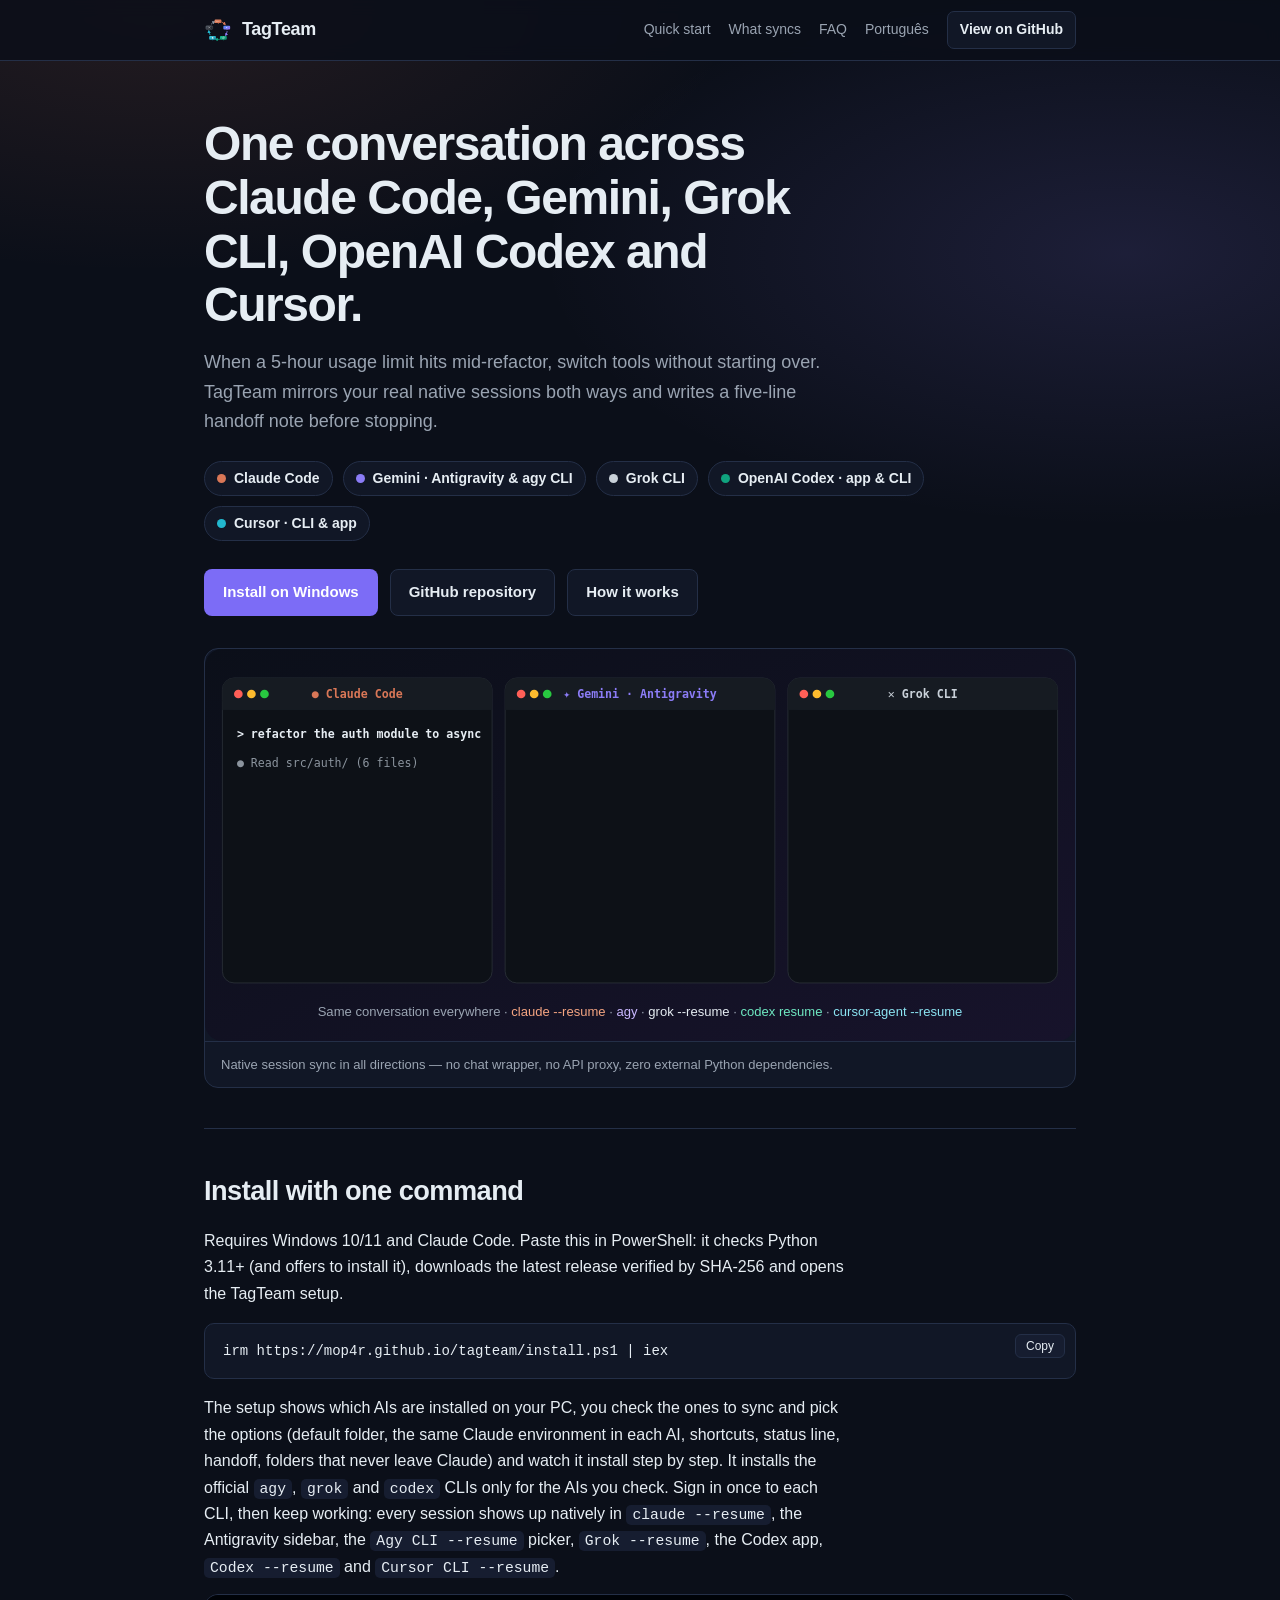
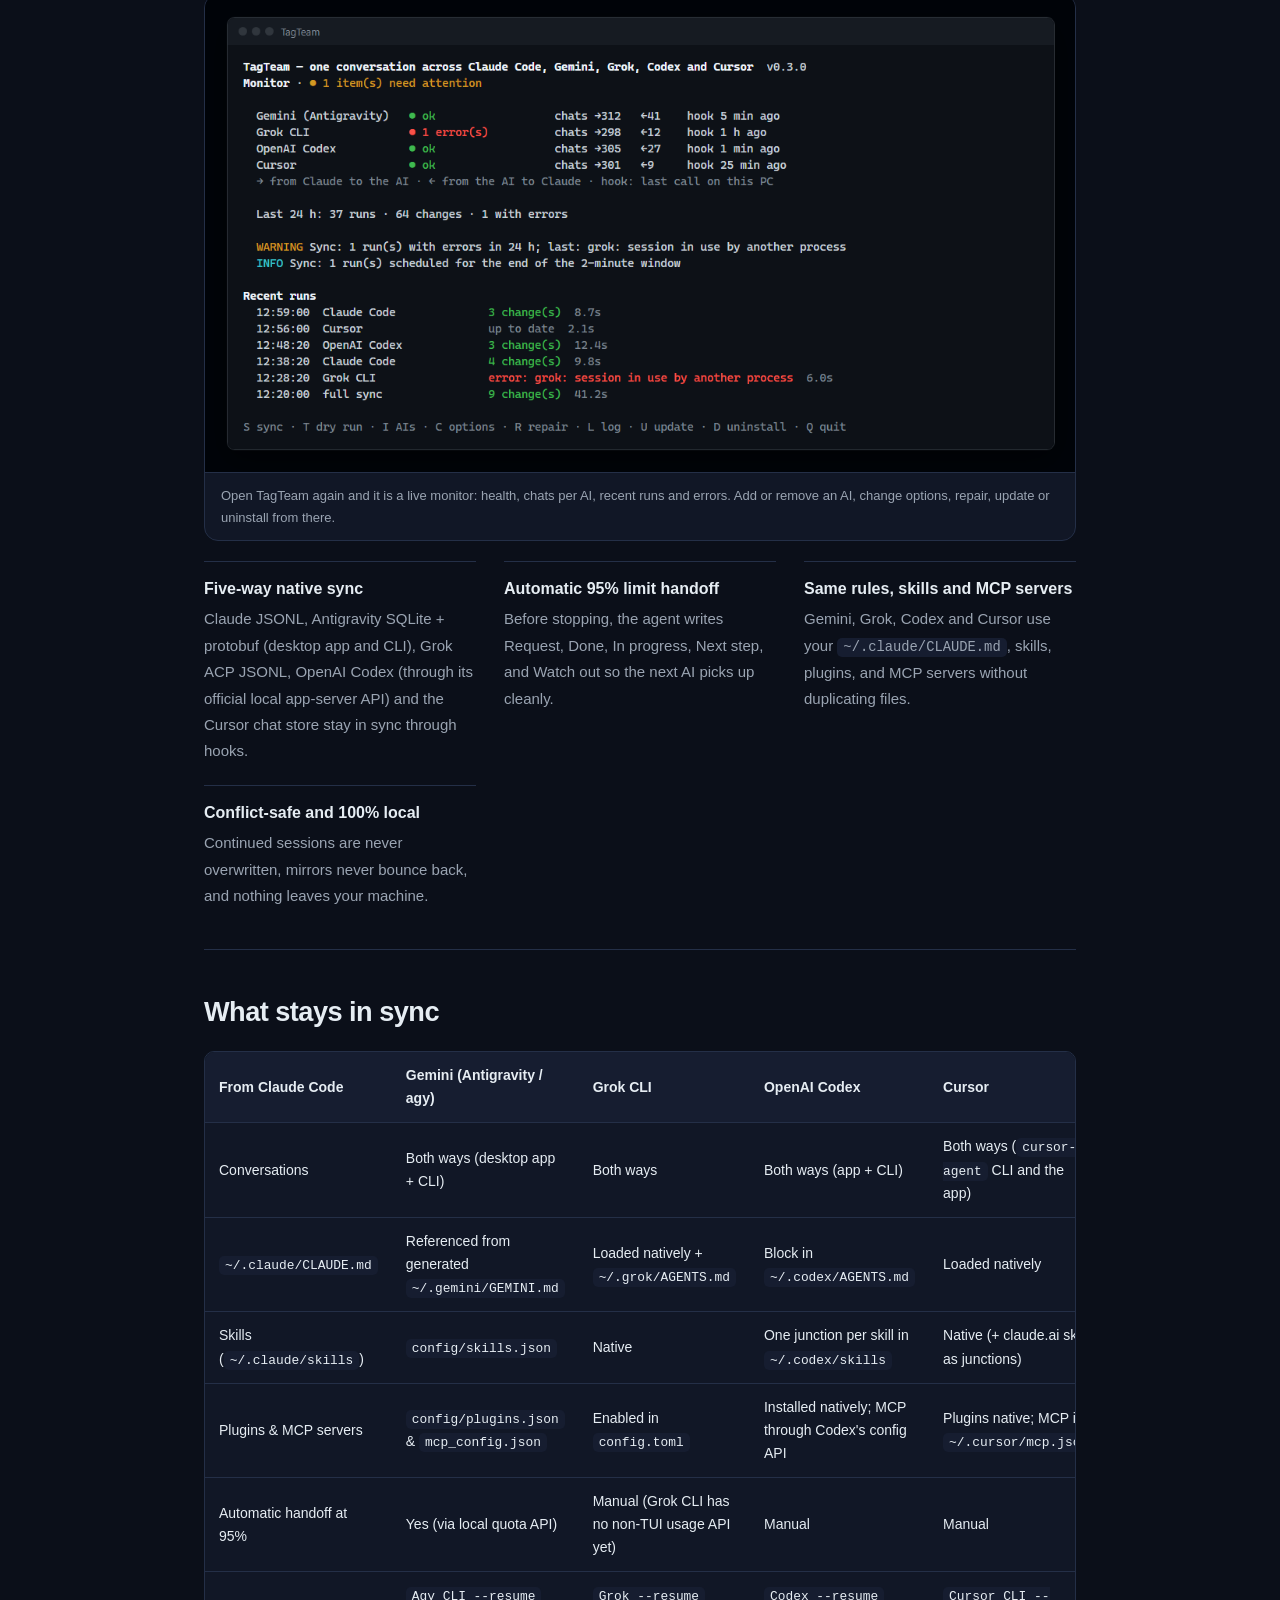
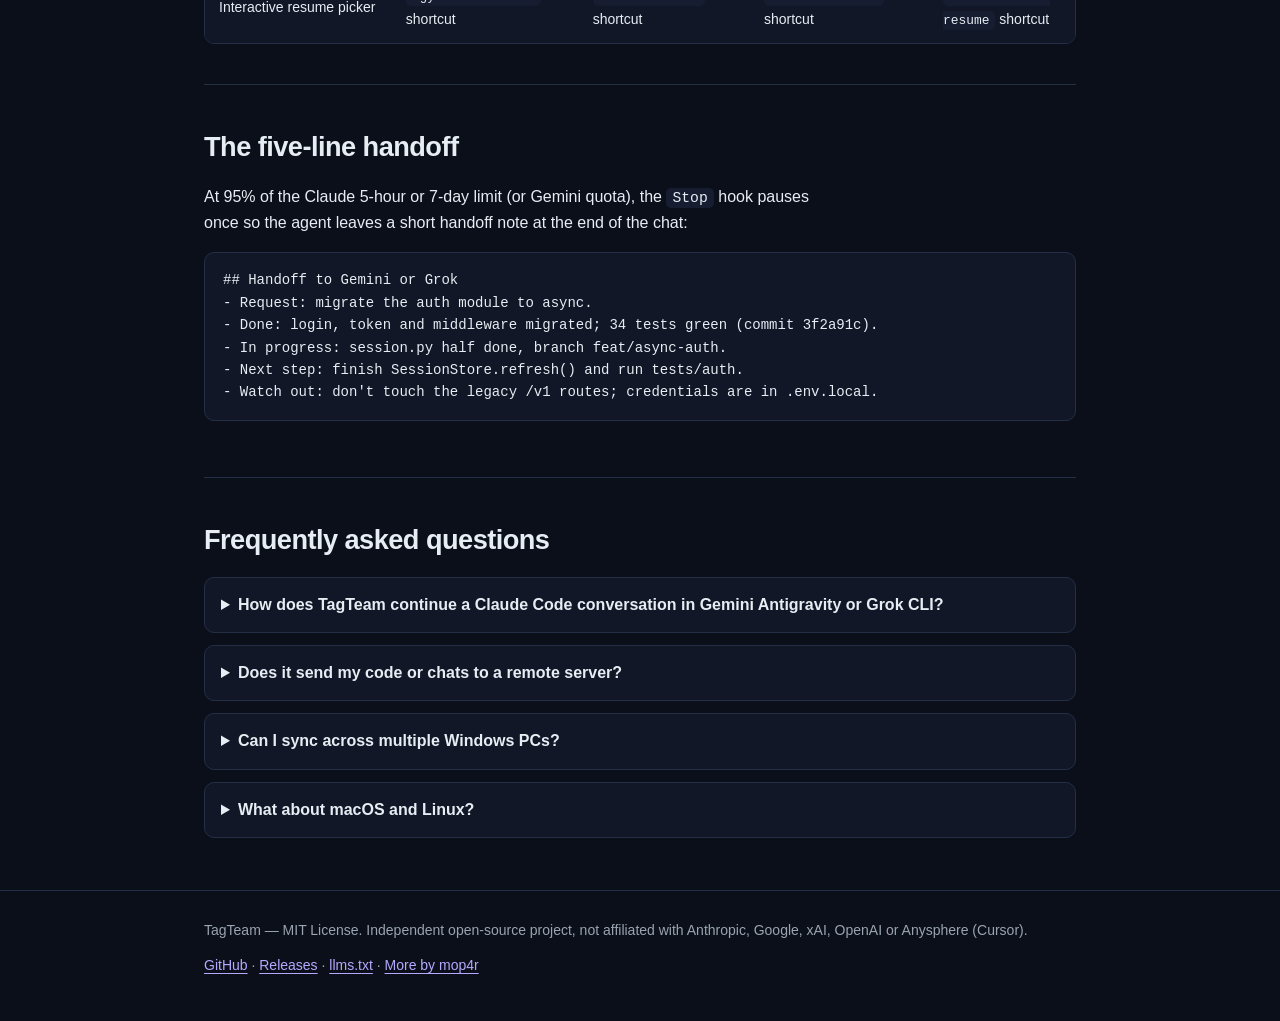
==== docs/index.html @ 60e8785a "Cursor app: CLI and app are separate destinations; 50 most recent; docs - A chat born in the Cursor " ====
<!DOCTYPE html>
<html lang="en">
<head>
  <meta charset="utf-8">
  <meta name="viewport" content="width=device-width, initial-scale=1">
  <title>TagTeam — Sync Claude Code, Gemini (Antigravity), Grok CLI, OpenAI Codex &amp; Cursor Conversations</title>
  <meta name="description" content="Keep one coding conversation alive across Claude Code, Google Gemini (Antigravity app and agy CLI), Grok CLI and OpenAI Codex (app and CLI). Two-way native session sync, shared CLAUDE.md/skills/MCP, and automatic 95% usage-limit handoff.">
  <meta name="robots" content="index, follow">
  <meta name="google-site-verification" content="U5uMQXsDR6NnZyRHUvWsYW4ielVy_WCR8aLg48kAmsM">
  <!-- nosemgrep: html.security.audit.missing-integrity.missing-integrity (canonical/hreflang metadata only, not fetched subresources) -->
  <link rel="canonical" href="https://mop4r.github.io/tagteam/">
  <!-- nosemgrep: html.security.audit.missing-integrity.missing-integrity -->
  <link rel="alternate" hreflang="en" href="https://mop4r.github.io/tagteam/">
  <!-- nosemgrep: html.security.audit.missing-integrity.missing-integrity -->
  <link rel="alternate" hreflang="pt-BR" href="https://mop4r.github.io/tagteam/pt-br/">
  <!-- nosemgrep: html.security.audit.missing-integrity.missing-integrity -->
  <link rel="alternate" hreflang="x-default" href="https://mop4r.github.io/tagteam/">
  <link rel="icon" type="image/svg+xml" href="assets/logo.svg">

  <meta property="og:type" content="website">
  <meta property="og:site_name" content="TagTeam">
  <meta property="og:title" content="TagTeam — One conversation, five AI coding agents">
  <meta property="og:description" content="Sync Claude Code, Gemini (Antigravity / agy CLI), Grok CLI, OpenAI Codex and Cursor sessions both ways with automatic usage-limit handoff notes. Local, zero dependencies, MIT.">
  <meta property="og:url" content="https://mop4r.github.io/tagteam/">
  <meta property="og:image" content="https://mop4r.github.io/tagteam/assets/og-image.png">
  <meta property="og:image:width" content="1200">
  <meta property="og:image:height" content="630">
  <meta property="og:image:alt" content="TagTeam banner: Claude Code, Gemini Antigravity, Grok CLI, OpenAI Codex and Cursor sharing one conversation">

  <meta name="twitter:card" content="summary_large_image">
  <meta name="twitter:title" content="TagTeam — Sync Claude Code, Gemini (Antigravity), Grok CLI, Codex &amp; Cursor">
  <meta name="twitter:description" content="Hit a Claude Code 5-hour usage limit? Tag out and continue the same session in Gemini Antigravity, Grok CLI, OpenAI Codex or Cursor with automatic handoff.">
  <meta name="twitter:image" content="https://mop4r.github.io/tagteam/assets/og-image.png">

  <link rel="stylesheet" href="styles.css">

  <script type="application/ld+json">
  {
    "@context": "https://schema.org",
    "@graph": [
      {
        "@type": "SoftwareApplication",
        "name": "TagTeam",
        "applicationCategory": "DeveloperApplication",
        "operatingSystem": "Windows 10, Windows 11",
        "softwareVersion": "0.3.0",
        "license": "https://opensource.org/licenses/MIT",
        "url": "https://mop4r.github.io/tagteam/",
        "codeRepository": "https://github.com/mop4r/tagteam",
        "description": "Local two-way conversation sync and automatic usage-limit handoff between Claude Code, Google Gemini (Antigravity desktop app and agy CLI), xAI Grok CLI, OpenAI Codex (desktop app and CLI) and Cursor (CLI and app).",
        "offers": {
          "@type": "Offer",
          "price": "0",
          "priceCurrency": "USD"
        },
        "programmingLanguage": "Python"
      },
      {
        "@type": "FAQPage",
        "mainEntity": [
          {
            "@type": "Question",
            "name": "How does TagTeam continue a Claude Code conversation in Gemini Antigravity or Grok CLI?",
            "acceptedAnswer": {
              "@type": "Answer",
              "text": "Hooks in Claude Code, Antigravity and Grok CLI trigger TagTeam after replies to mirror sessions directly in each tool's native format (Claude JSONL, Antigravity SQLite + protobuf, Grok ACP JSONL), so claude --resume, agy, Antigravity and grok --resume all list the same conversations."
            }
          },
          {
            "@type": "Question",
            "name": "What happens when Claude Code or Gemini hits 95% of its usage limit?",
            "acceptedAnswer": {
              "@type": "Answer",
              "text": "A Stop hook blocks once at 95% usage and asks the agent to write a structured five-line handoff (Request, Done, In progress, Next step, Watch out). The synced copy carries that note to the next AI."
            }
          },
          {
            "@type": "Question",
            "name": "Does TagTeam send conversations to an external server or proxy?",
            "acceptedAnswer": {
              "@type": "Answer",
              "text": "No. TagTeam runs 100% locally with Python standard library file I/O and Antigravity's local language server. There is no telemetry, no remote server, and no API key required."
            }
          }
        ]
      }
    ]
  }
  </script>
</head>
<body>
  <header class="topbar">
    <div class="wrap topbar-inner">
      <a class="brand" href="./">
        <img src="assets/logo.svg" alt="" width="28" height="28">
        <span>TagTeam</span>
      </a>
      <nav class="nav" aria-label="Main navigation">
        <a href="#install">Quick start</a>
        <a href="#mirrored">What syncs</a>
        <a href="#faq">FAQ</a>
        <a href="pt-br/" lang="pt-BR">Português</a>
        <a class="nav-cta" href="https://github.com/mop4r/tagteam">View on GitHub</a>
      </nav>
    </div>
  </header>

  <main class="wrap">
    <section class="hero" style="border-top: none;">
      <h1>One conversation across Claude Code, Gemini, Grok CLI, OpenAI Codex and Cursor.</h1>
      <p class="lead">
        When a 5-hour usage limit hits mid-refactor, switch tools without starting over.
        TagTeam mirrors your real native sessions both ways and writes a five-line handoff note before stopping.
      </p>
      <ul class="agents" aria-label="Supported AI coding agents">
        <li><span class="dot dot-claude" aria-hidden="true"></span>Claude Code</li>
        <li><span class="dot dot-gemini" aria-hidden="true"></span>Gemini · Antigravity &amp; agy CLI</li>
        <li><span class="dot dot-grok" aria-hidden="true"></span>Grok CLI</li>
        <li><span class="dot dot-codex" aria-hidden="true"></span>OpenAI Codex · app &amp; CLI</li>
        <li><span class="dot dot-cursor" aria-hidden="true"></span>Cursor · CLI &amp; app</li>
      </ul>
      <div class="actions">
        <a class="btn btn-primary" href="#install">Install on Windows</a>
        <a class="btn btn-secondary" href="https://github.com/mop4r/tagteam">GitHub repository</a>
        <a class="btn btn-secondary" href="https://github.com/mop4r/tagteam/blob/main/docs/HOW-IT-WORKS.md">How it works</a>
      </div>

      <figure class="demo-frame">
        <img src="assets/demo.svg" alt="TagTeam relay flow: Claude Code hits 95% usage limit, writes a handoff, Gemini Antigravity continues the same session, then Grok CLI continues and syncs back to claude --resume" width="960" height="540">
        <figcaption>Native session sync in all directions — no chat wrapper, no API proxy, zero external Python dependencies.</figcaption>
      </figure>
    </section>

    <section id="install">
      <h2>Install with one command</h2>
      <p>Requires Windows 10/11 and Claude Code. Paste this in PowerShell: it checks Python 3.11+ (and offers to install it), downloads the latest release verified by SHA-256 and opens the TagTeam setup.</p>
      <div class="code-block">
        <button class="copy-btn" type="button" data-copy="install-cmd">Copy</button>
        <pre id="install-cmd">irm https://mop4r.github.io/tagteam/install.ps1 | iex</pre>
      </div>
      <p>The setup shows which AIs are installed on your PC, you check the ones to sync and pick the options (default folder, the same Claude environment in each AI, shortcuts, status line, handoff, folders that never leave Claude) and watch it install step by step. It installs the official <code>agy</code>, <code>grok</code> and <code>codex</code> CLIs only for the AIs you check. Sign in once to each CLI, then keep working: every session shows up natively in <code>claude --resume</code>, the Antigravity sidebar, the <code>Agy CLI --resume</code> picker, <code>Grok --resume</code>, the Codex app, <code>Codex --resume</code> and <code>Cursor CLI --resume</code>.</p>
      <figure class="demo-frame">
        <img src="assets/screens/monitor-en.png" width="1116" height="612" loading="lazy" alt="TagTeam monitor in the terminal: per-AI health, chats synced in each direction, recent runs and errors">
        <figcaption>Open TagTeam again and it is a live monitor: health, chats per AI, recent runs and errors. Add or remove an AI, change options, repair, update or uninstall from there.</figcaption>
      </figure>

      <ul class="feature-list">
        <li>
          <strong>Five-way native sync</strong>
          <span>Claude JSONL, Antigravity SQLite + protobuf (desktop app and CLI), Grok ACP JSONL, OpenAI Codex (through its official local app-server API) and the Cursor chat store stay in sync through hooks.</span>
        </li>
        <li>
          <strong>Automatic 95% limit handoff</strong>
          <span>Before stopping, the agent writes Request, Done, In progress, Next step, and Watch out so the next AI picks up cleanly.</span>
        </li>
        <li>
          <strong>Same rules, skills and MCP servers</strong>
          <span>Gemini, Grok, Codex and Cursor use your <code>~/.claude/CLAUDE.md</code>, skills, plugins, and MCP servers without duplicating files.</span>
        </li>
        <li>
          <strong>Conflict-safe and 100% local</strong>
          <span>Continued sessions are never overwritten, mirrors never bounce back, and nothing leaves your machine.</span>
        </li>
      </ul>
    </section>

    <section id="mirrored">
      <h2>What stays in sync</h2>
      <div class="table-wrap">
        <table>
          <thead>
            <tr>
              <th>From Claude Code</th>
              <th>Gemini (Antigravity / agy)</th>
              <th>Grok CLI</th>
              <th>OpenAI Codex</th>
              <th>Cursor</th>
            </tr>
          </thead>
          <tbody>
            <tr>
              <td>Conversations</td>
              <td>Both ways (desktop app + CLI)</td>
              <td>Both ways</td>
              <td>Both ways (app + CLI)</td>
              <td>Both ways (<code>cursor-agent</code> CLI and the app)</td>
            </tr>
            <tr>
              <td><code>~/.claude/CLAUDE.md</code></td>
              <td>Referenced from generated <code>~/.gemini/GEMINI.md</code></td>
              <td>Loaded natively + <code>~/.grok/AGENTS.md</code></td>
              <td>Block in <code>~/.codex/AGENTS.md</code></td>
              <td>Loaded natively</td>
            </tr>
            <tr>
              <td>Skills (<code>~/.claude/skills</code>)</td>
              <td><code>config/skills.json</code></td>
              <td>Native</td>
              <td>One junction per skill in <code>~/.codex/skills</code></td>
              <td>Native (+ claude.ai skills as junctions)</td>
            </tr>
            <tr>
              <td>Plugins &amp; MCP servers</td>
              <td><code>config/plugins.json</code> &amp; <code>mcp_config.json</code></td>
              <td>Enabled in <code>config.toml</code></td>
              <td>Installed natively; MCP through Codex's config API</td>
              <td>Plugins native; MCP in <code>~/.cursor/mcp.json</code></td>
            </tr>
            <tr>
              <td>Automatic handoff at 95%</td>
              <td>Yes (via local quota API)</td>
              <td>Manual (Grok CLI has no non-TUI usage API yet)</td>
              <td>Manual</td>
              <td>Manual</td>
            </tr>
            <tr>
              <td>Interactive resume picker</td>
              <td><code>Agy CLI --resume</code> shortcut</td>
              <td><code>Grok --resume</code> shortcut</td>
              <td><code>Codex --resume</code> shortcut</td>
              <td><code>Cursor CLI --resume</code> shortcut</td>
            </tr>
          </tbody>
        </table>
      </div>
    </section>

    <section id="handoff">
      <h2>The five-line handoff</h2>
      <p>At 95% of the Claude 5-hour or 7-day limit (or Gemini quota), the <code>Stop</code> hook pauses once so the agent leaves a short handoff note at the end of the chat:</p>
      <div class="code-block">
        <pre>## Handoff to Gemini or Grok
- Request: migrate the auth module to async.
- Done: login, token and middleware migrated; 34 tests green (commit 3f2a91c).
- In progress: session.py half done, branch feat/async-auth.
- Next step: finish SessionStore.refresh() and run tests/auth.
- Watch out: don't touch the legacy /v1 routes; credentials are in .env.local.</pre>
      </div>
    </section>

    <section id="faq">
      <h2>Frequently asked questions</h2>
      <details>
        <summary>How does TagTeam continue a Claude Code conversation in Gemini Antigravity or Grok CLI?</summary>
        <p>Hooks in Claude Code, Antigravity and Grok CLI call TagTeam after replies (throttled to once every 2 minutes per conversation). TagTeam converts and writes directly to each agent's native session storage so resume works inside each tool.</p>
      </details>
      <details>
        <summary>Does it send my code or chats to a remote server?</summary>
        <p>No. Everything is local file I/O plus Antigravity's local language server. No telemetry, no proxy, and no third-party API keys.</p>
      </details>
      <details>
        <summary>Can I sync across multiple Windows PCs?</summary>
        <p>Yes. Sync <code>~/.claude/projects</code> with git, Syncthing, or OneDrive. TagTeam keeps sync state per PC and remaps workspace paths across different usernames and drives.</p>
      </details>
      <details>
        <summary>What about macOS and Linux?</summary>
        <p>The core sync engine is pure Python standard library; Windows shortcuts and the Grok picker are Windows-specific today. Pull requests for macOS and Linux are welcome on GitHub.</p>
      </details>
    </section>
  </main>

  <footer>
    <div class="wrap footer-inner">
      <span>TagTeam — MIT License. Independent open-source project, not affiliated with Anthropic, Google, xAI, OpenAI or Anysphere (Cursor).</span>
      <span>
        <a href="https://github.com/mop4r/tagteam">GitHub</a> ·
        <a href="https://github.com/mop4r/tagteam/releases">Releases</a> ·
        <a href="llms.txt">llms.txt</a> ·
        <a href="https://github.com/mop4r">More by mop4r</a>
      </span>
    </div>
  </footer>

  <script>
    document.querySelectorAll("[data-copy]").forEach(function (btn) {
      btn.addEventListener("click", function () {
        var target = document.getElementById(btn.getAttribute("data-copy"));
        if (!target || !navigator.clipboard) return;
        navigator.clipboard.writeText(target.textContent).then(function () {
          var prev = btn.textContent;
          btn.textContent = "Copied";
          setTimeout(function () { btn.textContent = prev; }, 1600);
        });
      });
    });
  </script>
</body>
</html>
---- docs/styles.css ----
:root {
  --bg: #0b0f19;
  --surface: #111726;
  --surface-alt: #161d30;
  --border: #242f47;
  --text: #e6edf3;
  --muted: #9aa4b2;
  --claude: #d97757;
  --gemini: #8b7cf6;
  --grok: #c9d1d9;
  --codex: #10a37f;
  --cursor: #22b8cf;
  --ok: #3fb950;
  --radius: 10px;
  --mono: ui-monospace, "Cascadia Code", Consolas, "Liberation Mono", Menlo, monospace;
  --sans: ui-sans-serif, -apple-system, "Segoe UI", Roboto, Helvetica, Arial, sans-serif;
}

*,
*::before,
*::after {
  box-sizing: border-box;
}

html {
  color-scheme: dark;
  scroll-behavior: smooth;
}

body {
  margin: 0;
  background: radial-gradient(900px 420px at 12% 0%, rgba(217, 119, 87, 0.12), transparent 65%),
    radial-gradient(900px 420px at 88% 6%, rgba(139, 124, 246, 0.14), transparent 65%),
    var(--bg);
  color: var(--text);
  font-family: var(--sans);
  font-size: 16px;
  line-height: 1.65;
  -webkit-font-smoothing: antialiased;
}

a {
  color: #b7a8ff;
  text-decoration: underline;
  text-underline-offset: 3px;
}

a:hover {
  color: #dcd3ff;
}

:focus-visible {
  outline: 2px solid var(--gemini);
  outline-offset: 3px;
}

.wrap {
  max-width: 920px;
  margin: 0 auto;
  padding: 0 24px;
}

.topbar {
  border-bottom: 1px solid var(--border);
  background: rgba(11, 15, 25, 0.85);
  backdrop-filter: blur(8px);
  position: sticky;
  top: 0;
  z-index: 10;
}

.topbar-inner {
  display: flex;
  align-items: center;
  justify-content: space-between;
  gap: 16px;
  min-height: 60px;
}

.brand {
  display: inline-flex;
  align-items: center;
  gap: 10px;
  text-decoration: none;
  color: var(--text);
  font-weight: 700;
  font-size: 18px;
  letter-spacing: -0.02em;
}

.brand img {
  width: 28px;
  height: 28px;
  display: block;
}

.nav {
  display: flex;
  align-items: center;
  gap: 18px;
  font-size: 14px;
}

.nav a {
  color: var(--muted);
  text-decoration: none;
}

.nav a:hover {
  color: var(--text);
}

.nav .nav-cta {
  color: var(--text);
  border: 1px solid var(--border);
  background: var(--surface);
  padding: 6px 12px;
  border-radius: 7px;
  font-weight: 600;
}

.nav .nav-cta:hover {
  border-color: var(--gemini);
}

.hero {
  padding: 56px 0 40px;
}

.hero h1 {
  margin: 0 0 16px;
  font-size: clamp(2rem, 4.4vw, 3rem);
  line-height: 1.12;
  letter-spacing: -0.03em;
  max-width: 22ch;
}

.lead {
  margin: 0 0 24px;
  color: var(--muted);
  font-size: 18px;
  max-width: 64ch;
}

.agents {
  display: flex;
  flex-wrap: wrap;
  gap: 10px;
  margin: 0 0 28px;
  padding: 0;
  list-style: none;
}

.agents li {
  display: inline-flex;
  align-items: center;
  gap: 8px;
  padding: 5px 12px;
  border-radius: 999px;
  border: 1px solid var(--border);
  background: var(--surface);
  font-size: 14px;
  font-weight: 600;
}

.dot {
  width: 9px;
  height: 9px;
  border-radius: 50%;
  display: inline-block;
}

.dot-claude {
  background: var(--claude);
}

.dot-gemini {
  background: var(--gemini);
}

.dot-grok {
  background: var(--grok);
}

.dot-codex {
  background: var(--codex);
}

.dot-cursor {
  background: var(--cursor);
}

.actions {
  display: flex;
  flex-wrap: wrap;
  gap: 12px;
  margin-bottom: 32px;
}

.btn {
  display: inline-flex;
  align-items: center;
  justify-content: center;
  padding: 10px 18px;
  border-radius: 8px;
  font-weight: 600;
  font-size: 15px;
  text-decoration: none;
  border: 1px solid transparent;
  cursor: pointer;
}

.btn-primary {
  background: #7c6cf6;
  color: #ffffff;
}

.btn-primary:hover {
  background: #8e80f8;
  color: #ffffff;
}

.btn-secondary {
  background: var(--surface);
  border-color: var(--border);
  color: var(--text);
}

.btn-secondary:hover {
  border-color: #4b5d84;
  color: #ffffff;
}

.demo-frame {
  margin: 0;
  border: 1px solid var(--border);
  border-radius: 14px;
  overflow: hidden;
  background: var(--surface);
}

.demo-frame img {
  display: block;
  width: 100%;
  height: auto;
}

.demo-frame figcaption {
  padding: 12px 16px;
  border-top: 1px solid var(--border);
  font-size: 13px;
  color: var(--muted);
}

section {
  padding: 40px 0;
  border-top: 1px solid var(--border);
}

h2 {
  margin: 0 0 14px;
  font-size: clamp(1.35rem, 2.5vw, 1.7rem);
  letter-spacing: -0.02em;
}

p {
  margin: 0 0 14px;
  max-width: 72ch;
}

.code-block {
  position: relative;
  background: var(--surface);
  border: 1px solid var(--border);
  border-radius: var(--radius);
  padding: 16px 18px;
  margin: 16px 0;
  overflow-x: auto;
}

.code-block pre {
  margin: 0;
  font-family: var(--mono);
  font-size: 14px;
  line-height: 1.6;
  color: var(--text);
}

.copy-btn {
  position: absolute;
  top: 10px;
  right: 10px;
  background: var(--surface-alt);
  color: var(--text);
  border: 1px solid var(--border);
  border-radius: 6px;
  padding: 4px 10px;
  font-size: 12px;
  font-family: var(--sans);
  cursor: pointer;
}

.copy-btn:hover {
  border-color: var(--gemini);
}

code {
  font-family: var(--mono);
  font-size: 0.92em;
  background: var(--surface-alt);
  padding: 2px 6px;
  border-radius: 5px;
}

.feature-list {
  display: grid;
  grid-template-columns: repeat(auto-fit, minmax(260px, 1fr));
  gap: 20px 28px;
  padding: 0;
  margin: 20px 0 0;
  list-style: none;
}

.feature-list li {
  border-top: 1px solid var(--border);
  padding-top: 14px;
}

.feature-list strong {
  display: block;
  margin-bottom: 4px;
  color: var(--text);
}

.feature-list span {
  color: var(--muted);
  font-size: 15px;
}

.table-wrap {
  overflow-x: auto;
  border: 1px solid var(--border);
  border-radius: var(--radius);
  margin-top: 16px;
}

table {
  width: 100%;
  border-collapse: collapse;
  background: var(--surface);
  font-size: 14px;
}

th,
td {
  text-align: left;
  padding: 12px 14px;
  border-bottom: 1px solid var(--border);
}

th {
  background: var(--surface-alt);
  color: var(--text);
  font-weight: 600;
}

tr:last-child td {
  border-bottom: none;
}

details {
  border: 1px solid var(--border);
  border-radius: var(--radius);
  background: var(--surface);
  padding: 14px 16px;
  margin-bottom: 12px;
}

summary {
  cursor: pointer;
  font-weight: 600;
  color: var(--text);
}

details p {
  margin: 10px 0 0;
  color: var(--muted);
}

footer {
  border-top: 1px solid var(--border);
  padding: 28px 0 44px;
  color: var(--muted);
  font-size: 14px;
}

.footer-inner {
  display: flex;
  flex-wrap: wrap;
  justify-content: space-between;
  gap: 12px;
}

@media (max-width: 640px) {
  .topbar-inner {
    flex-wrap: wrap;
    padding: 10px 0;
    gap: 8px;
  }

  .hero {
    padding: 36px 0 28px;
  }

  .nav {
    gap: 10px 14px;
    flex-wrap: wrap;
    width: 100%;
    font-size: 13px;
  }

  .nav .nav-cta {
    margin-left: auto;
    padding: 4px 10px;
  }
}

@media (prefers-reduced-motion: reduce) {
  html {
    scroll-behavior: auto;
  }
}
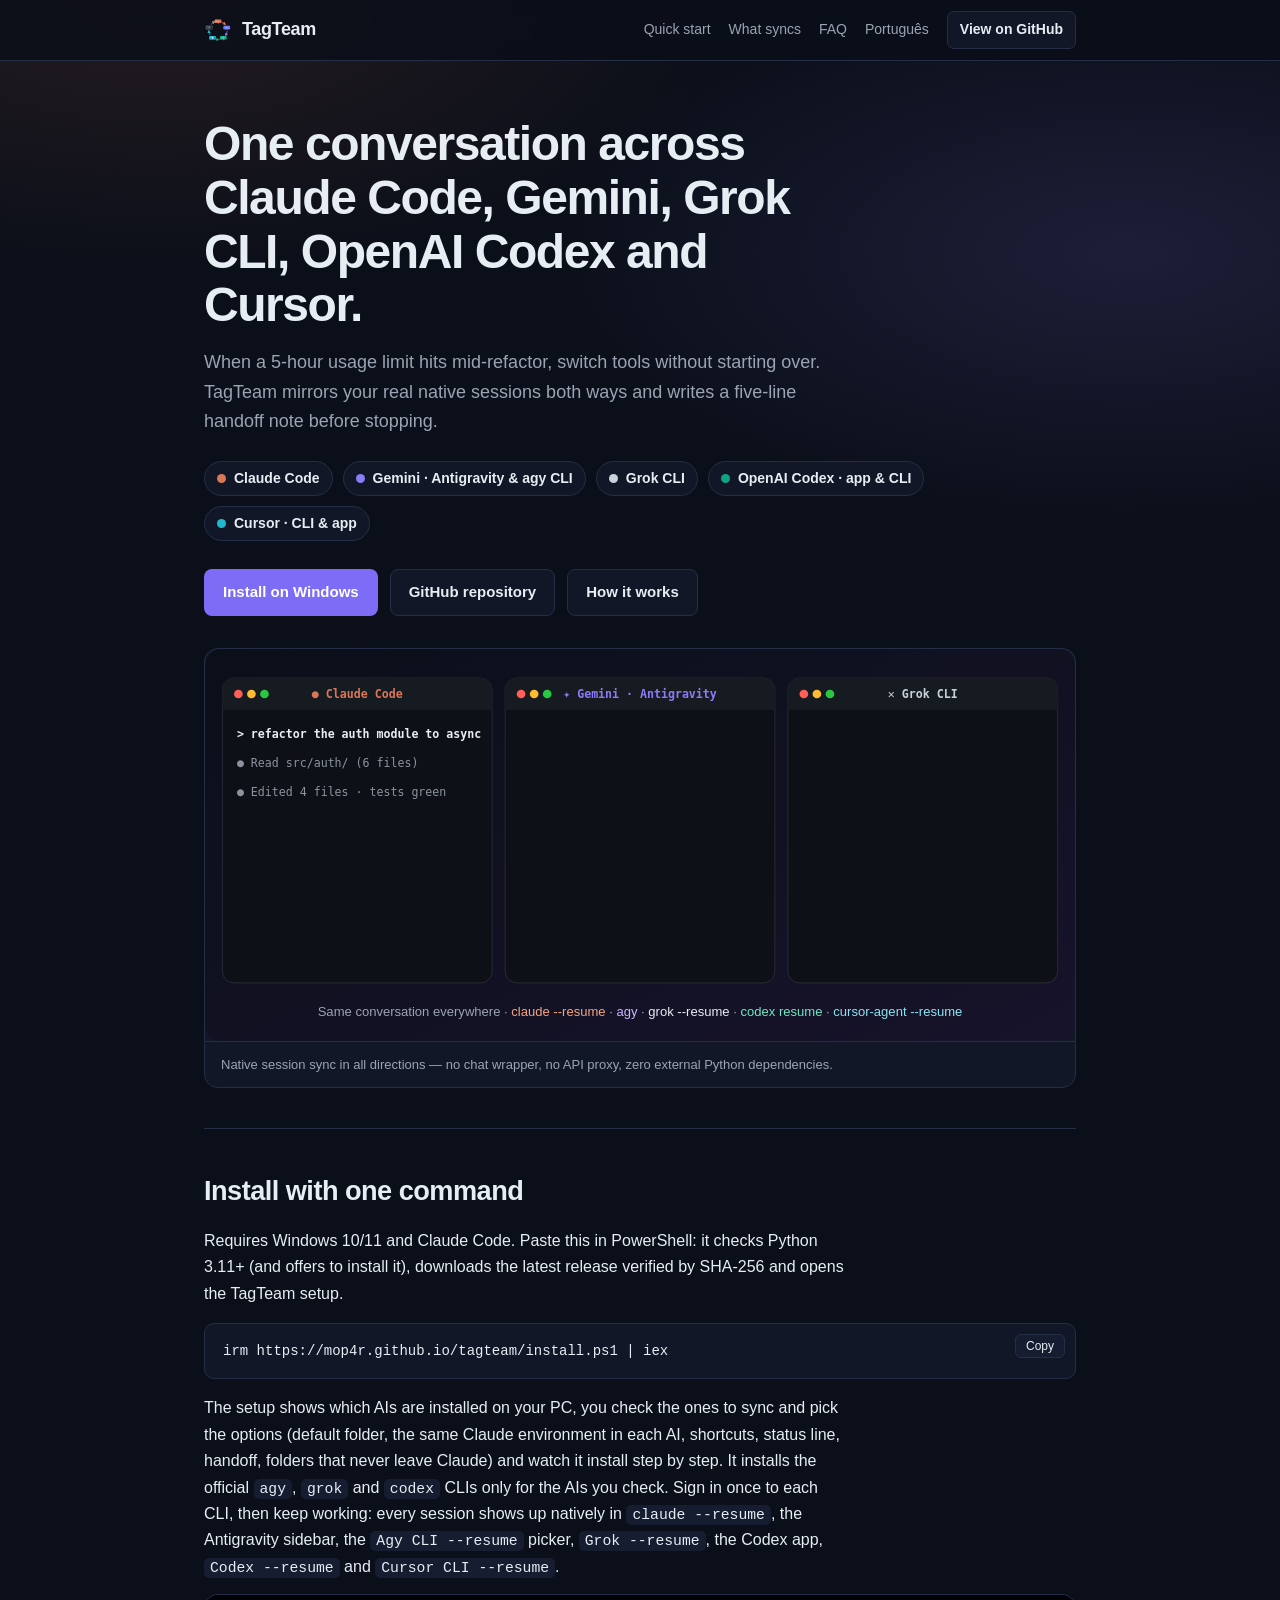
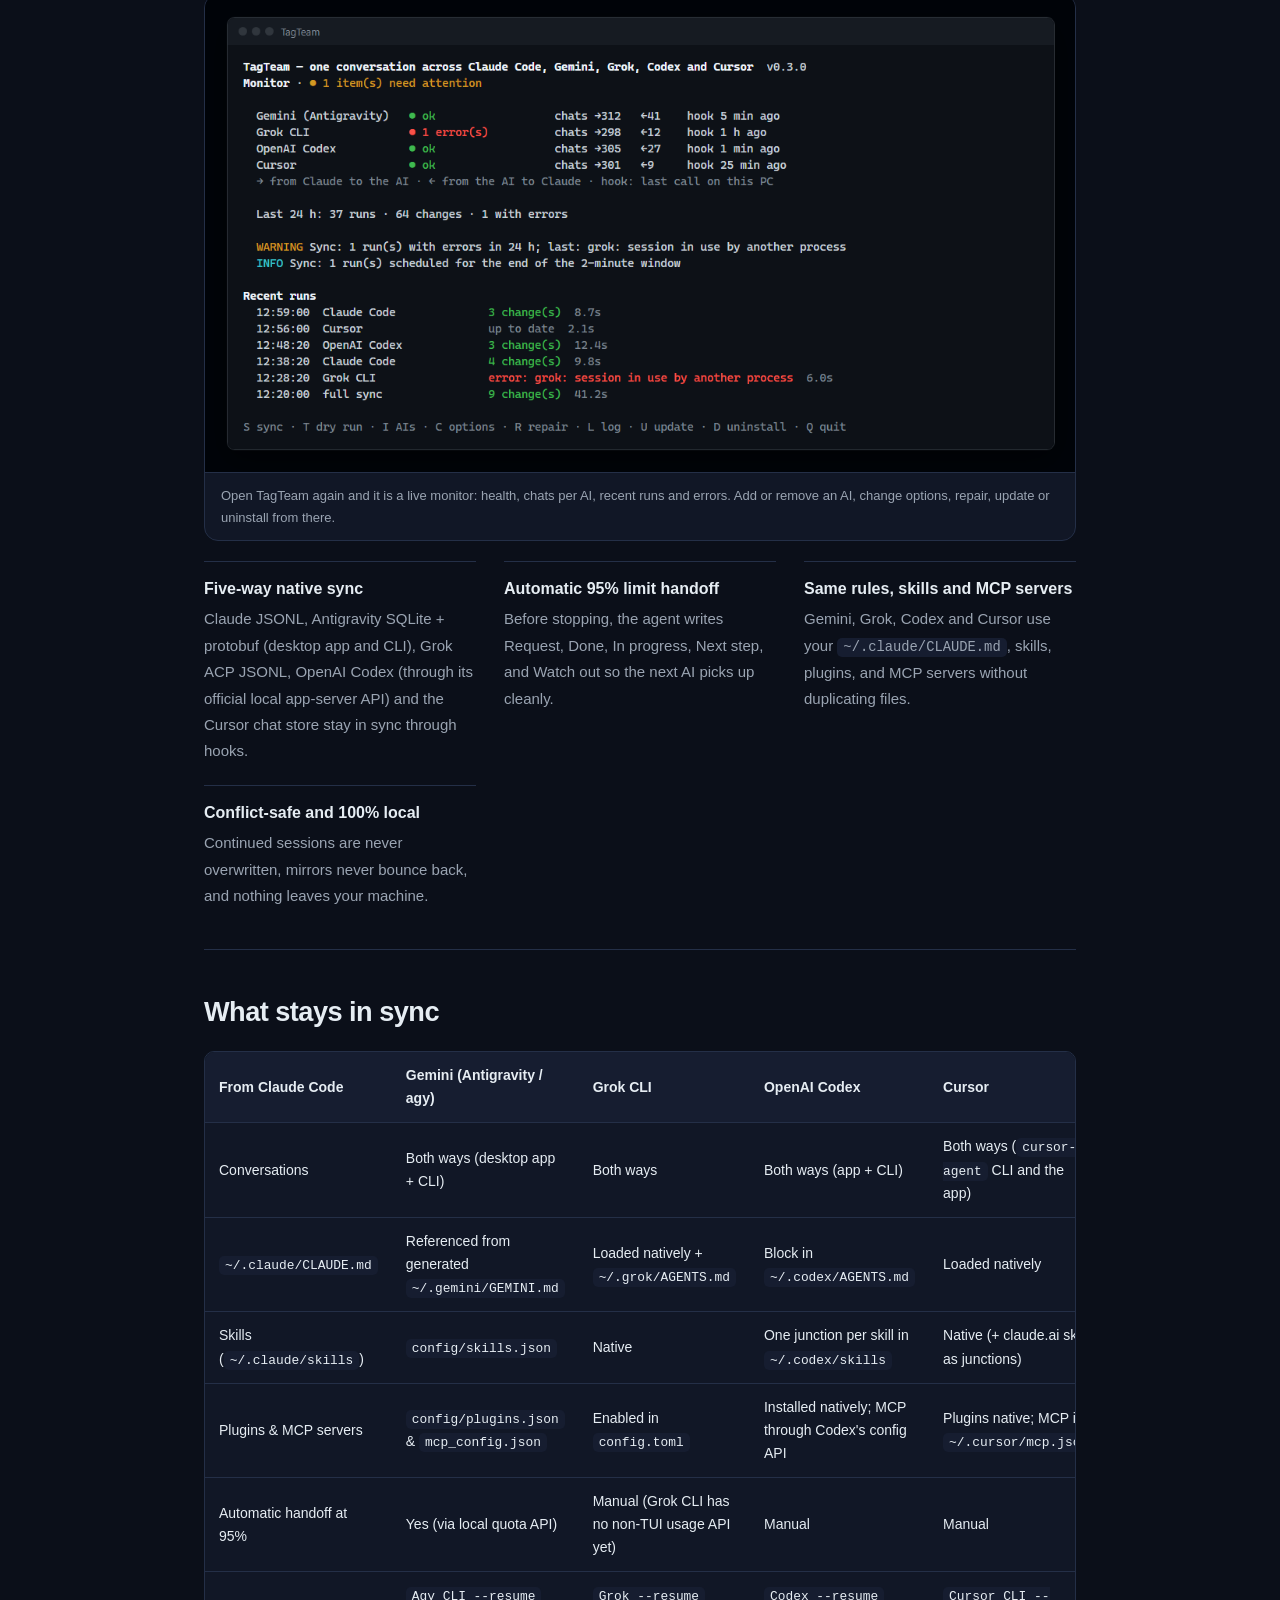
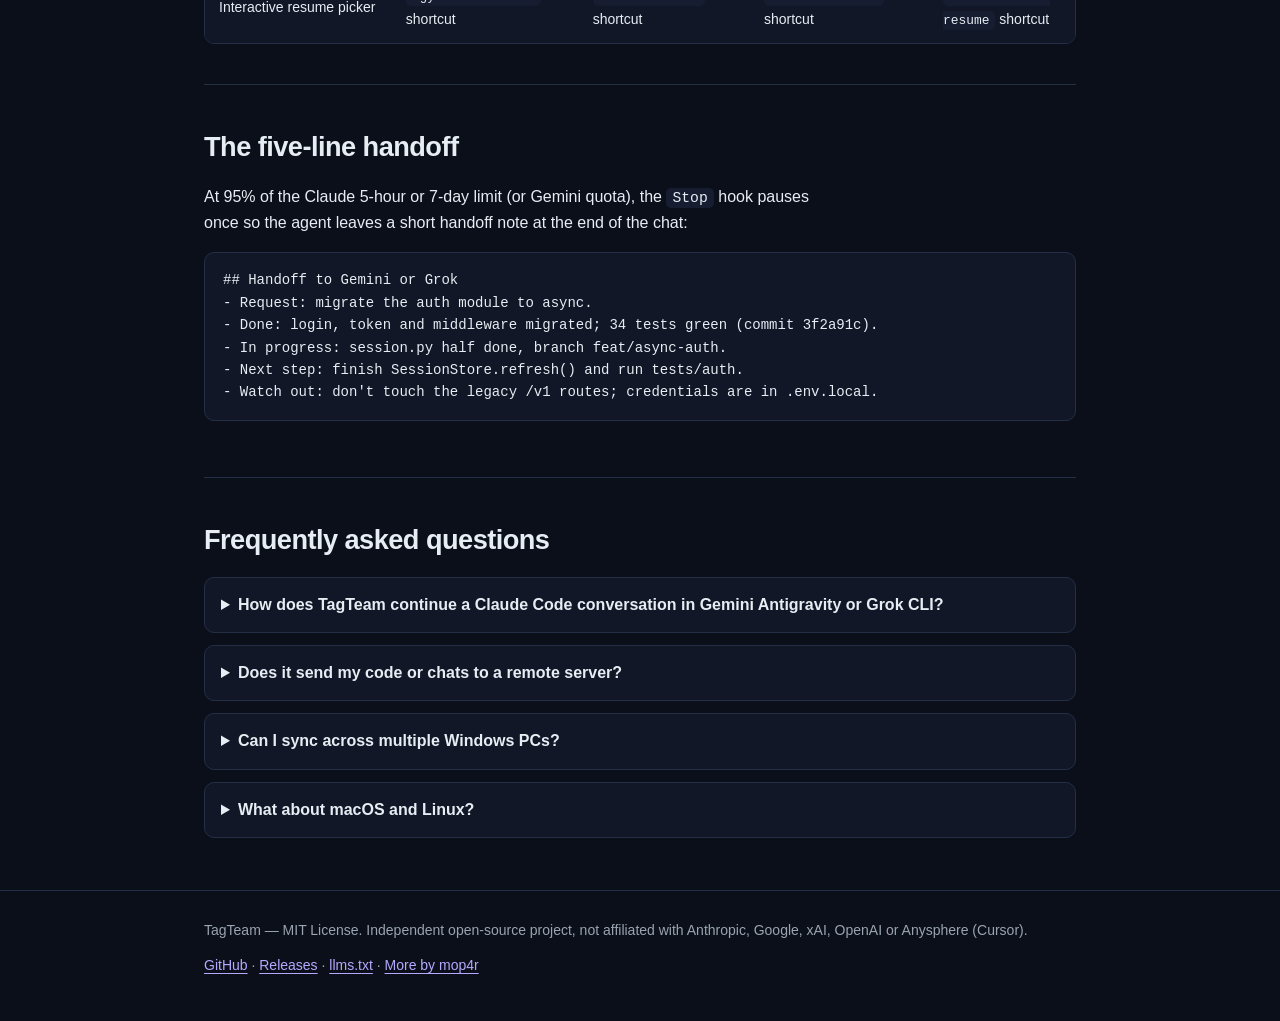
==== commit fed8283a: "v0.4.0: version number, site and llms.txt Co-Authored-By: Claude Opus 5.5 <noreply@anthropic.com> Cl" ====
--- a/docs/index.html
+++ b/docs/index.html
@@ -43,7 +43,7 @@
         "name": "TagTeam",
         "applicationCategory": "DeveloperApplication",
         "operatingSystem": "Windows 10, Windows 11",
-        "softwareVersion": "0.3.0",
+        "softwareVersion": "0.4.0",
         "license": "https://opensource.org/licenses/MIT",
         "url": "https://mop4r.github.io/tagteam/",
         "codeRepository": "https://github.com/mop4r/tagteam",
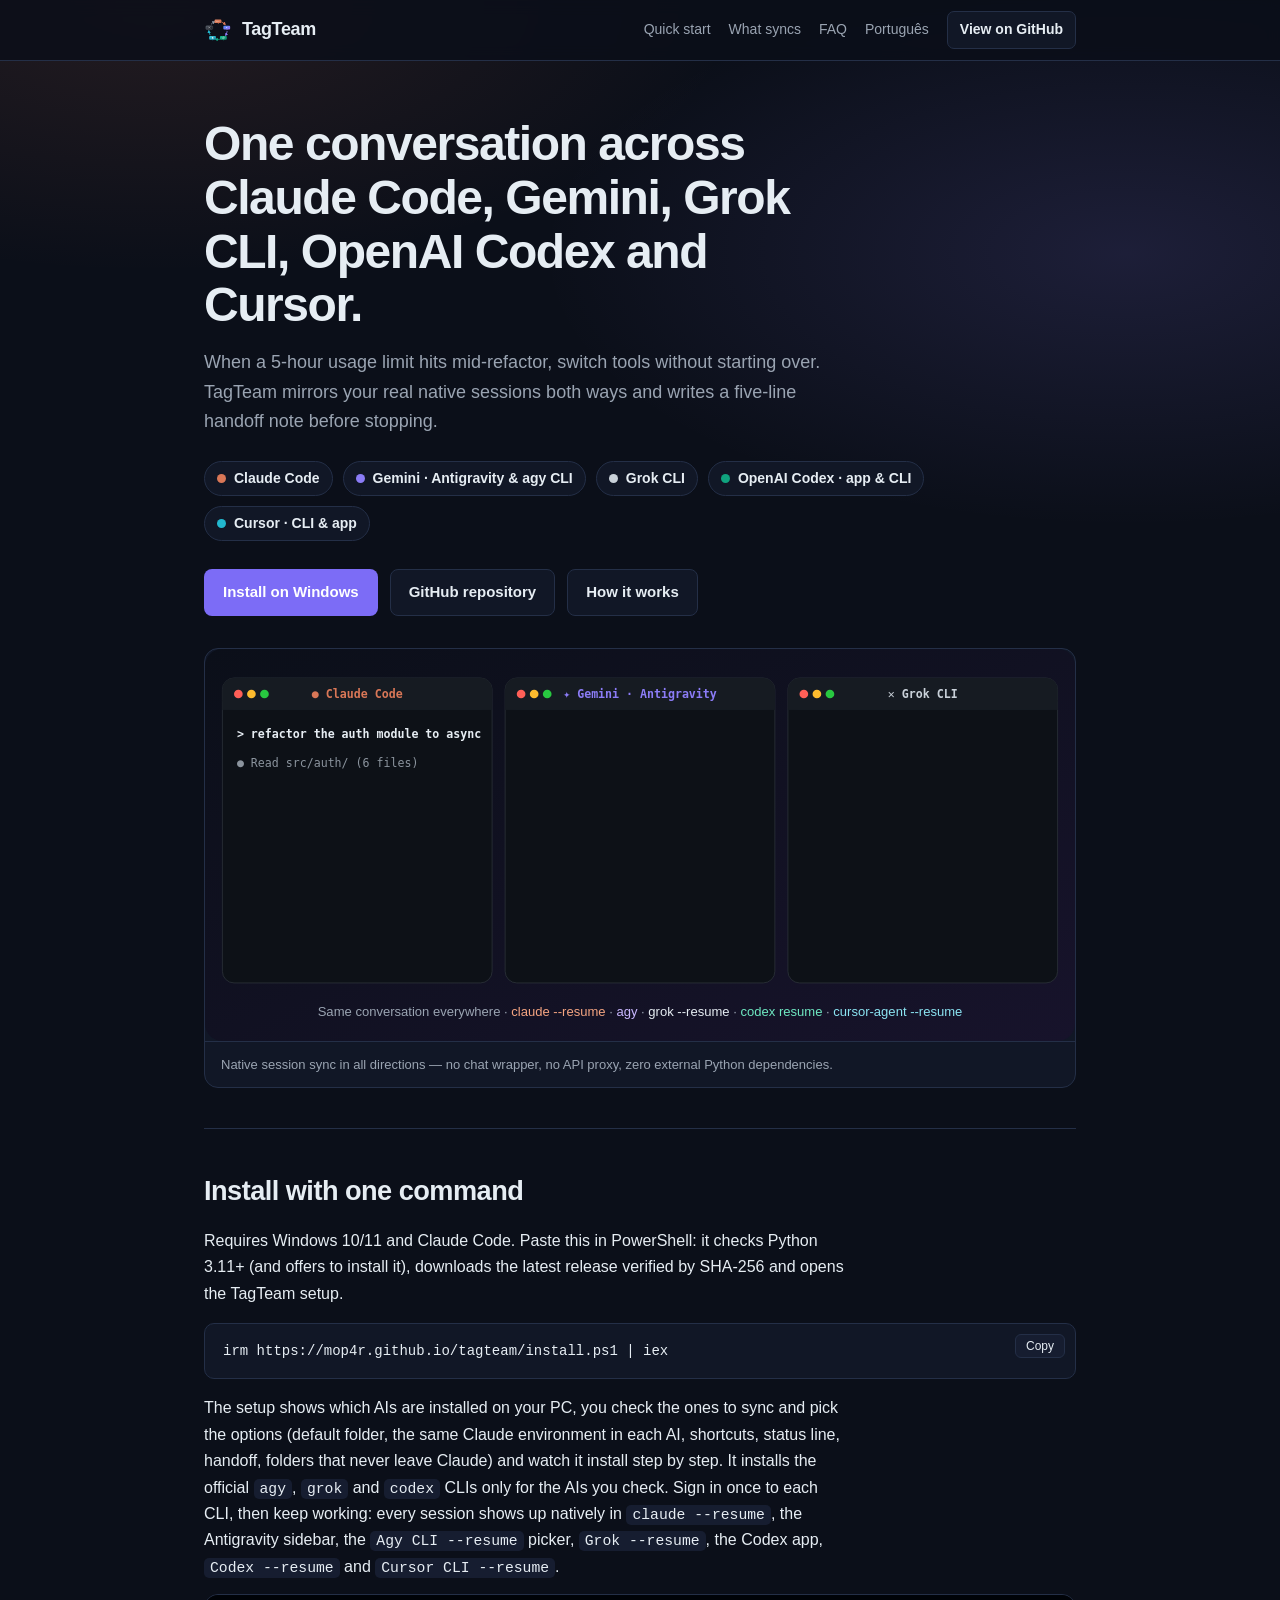
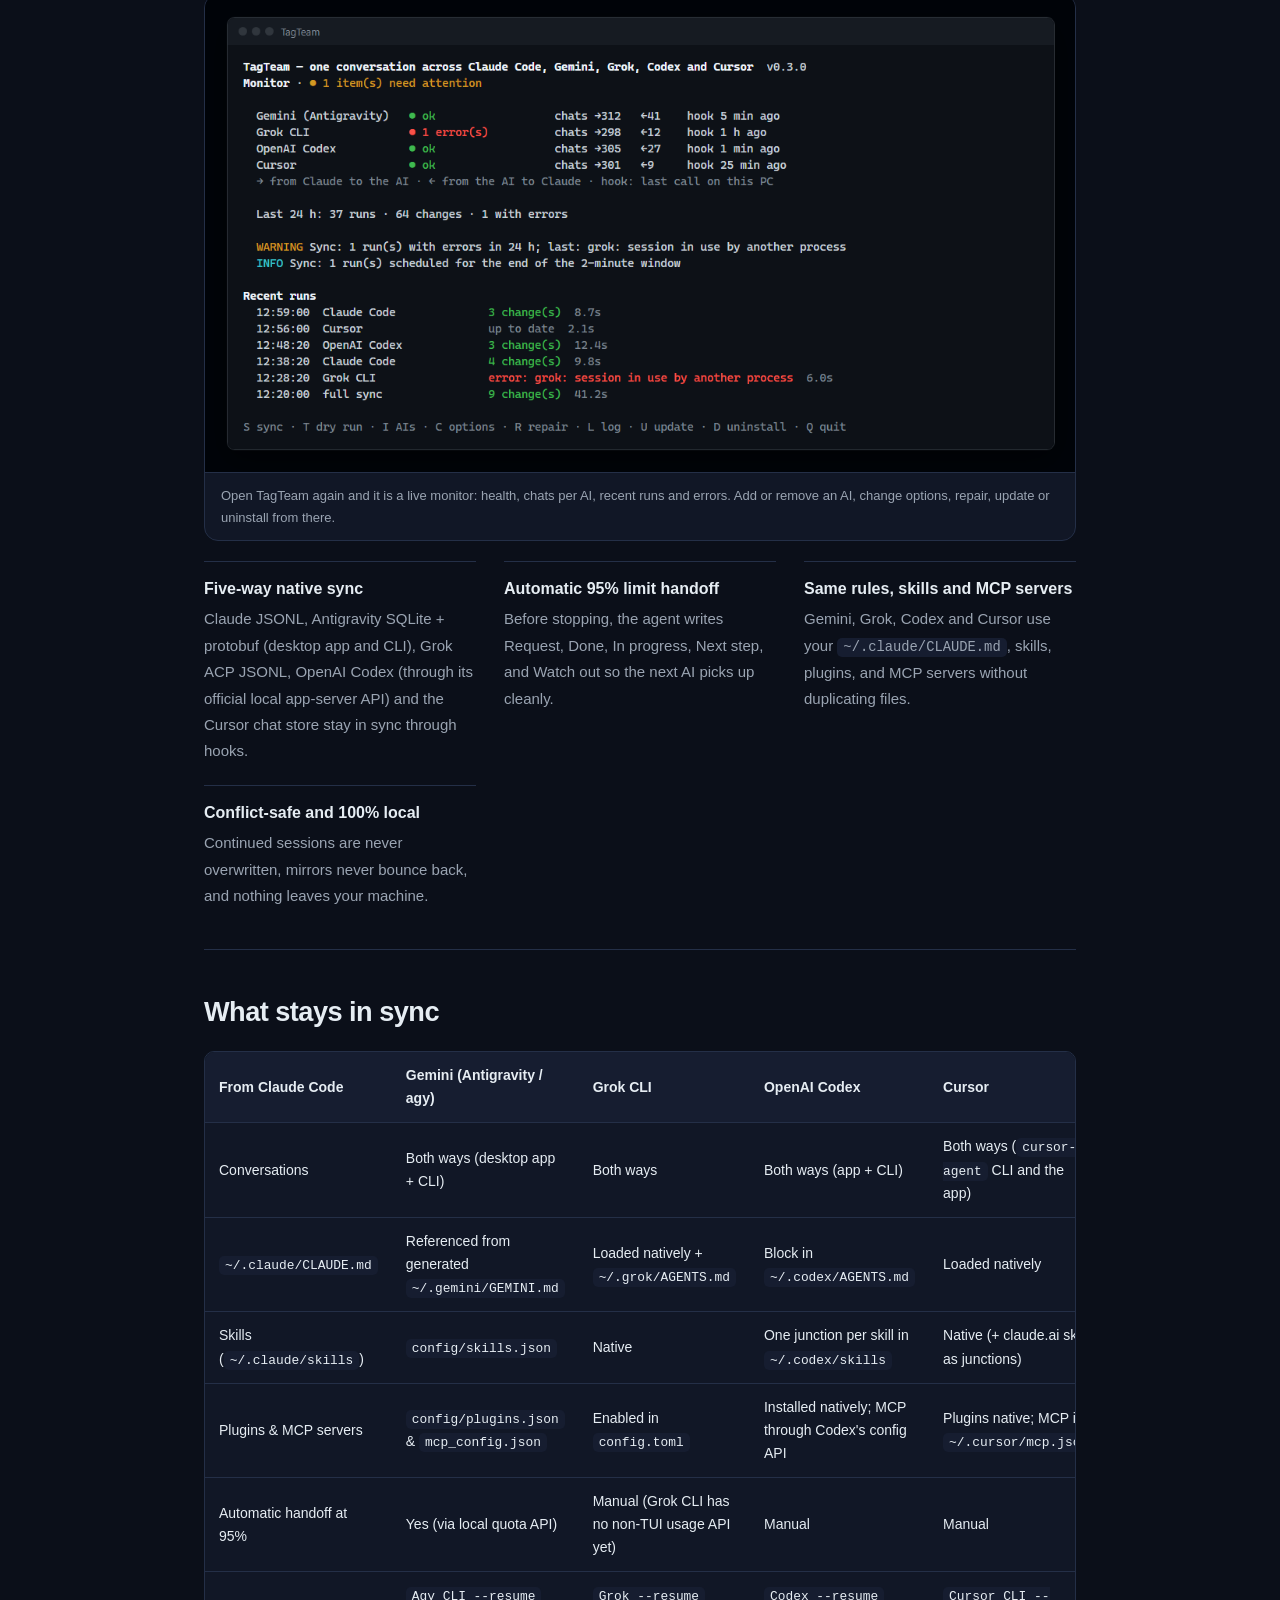
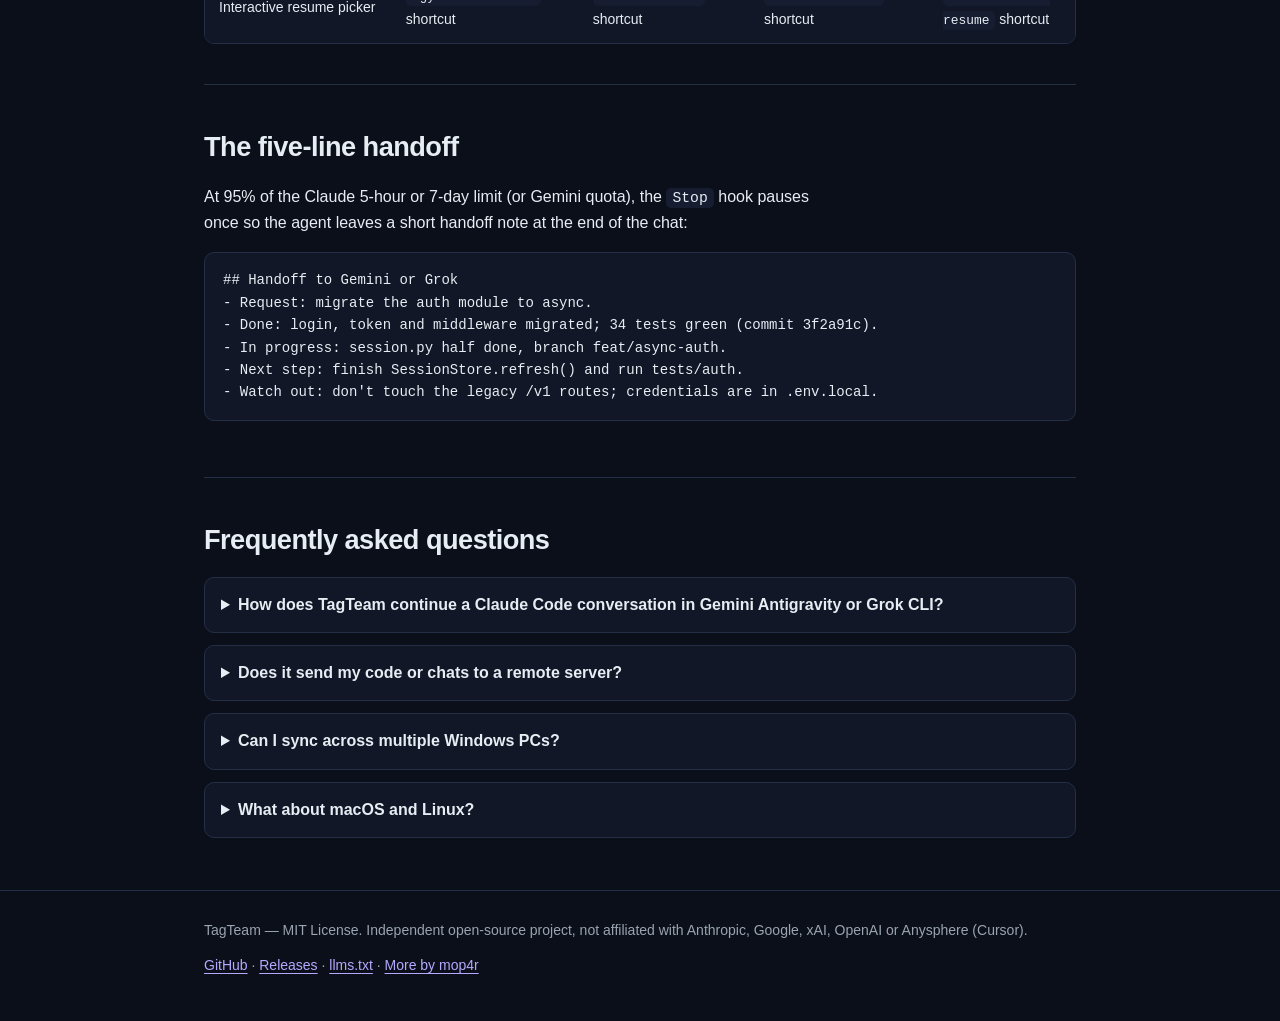
==== commit e845b544: "v0.4.1 Co-Authored-By: Claude Opus 5.5 <noreply@anthropic.com> Claude-Session: https://claude.ai/cod" ====
--- a/docs/index.html
+++ b/docs/index.html
@@ -43,7 +43,7 @@
         "name": "TagTeam",
         "applicationCategory": "DeveloperApplication",
         "operatingSystem": "Windows 10, Windows 11",
-        "softwareVersion": "0.4.0",
+        "softwareVersion": "0.4.1",
         "license": "https://opensource.org/licenses/MIT",
         "url": "https://mop4r.github.io/tagteam/",
         "codeRepository": "https://github.com/mop4r/tagteam",
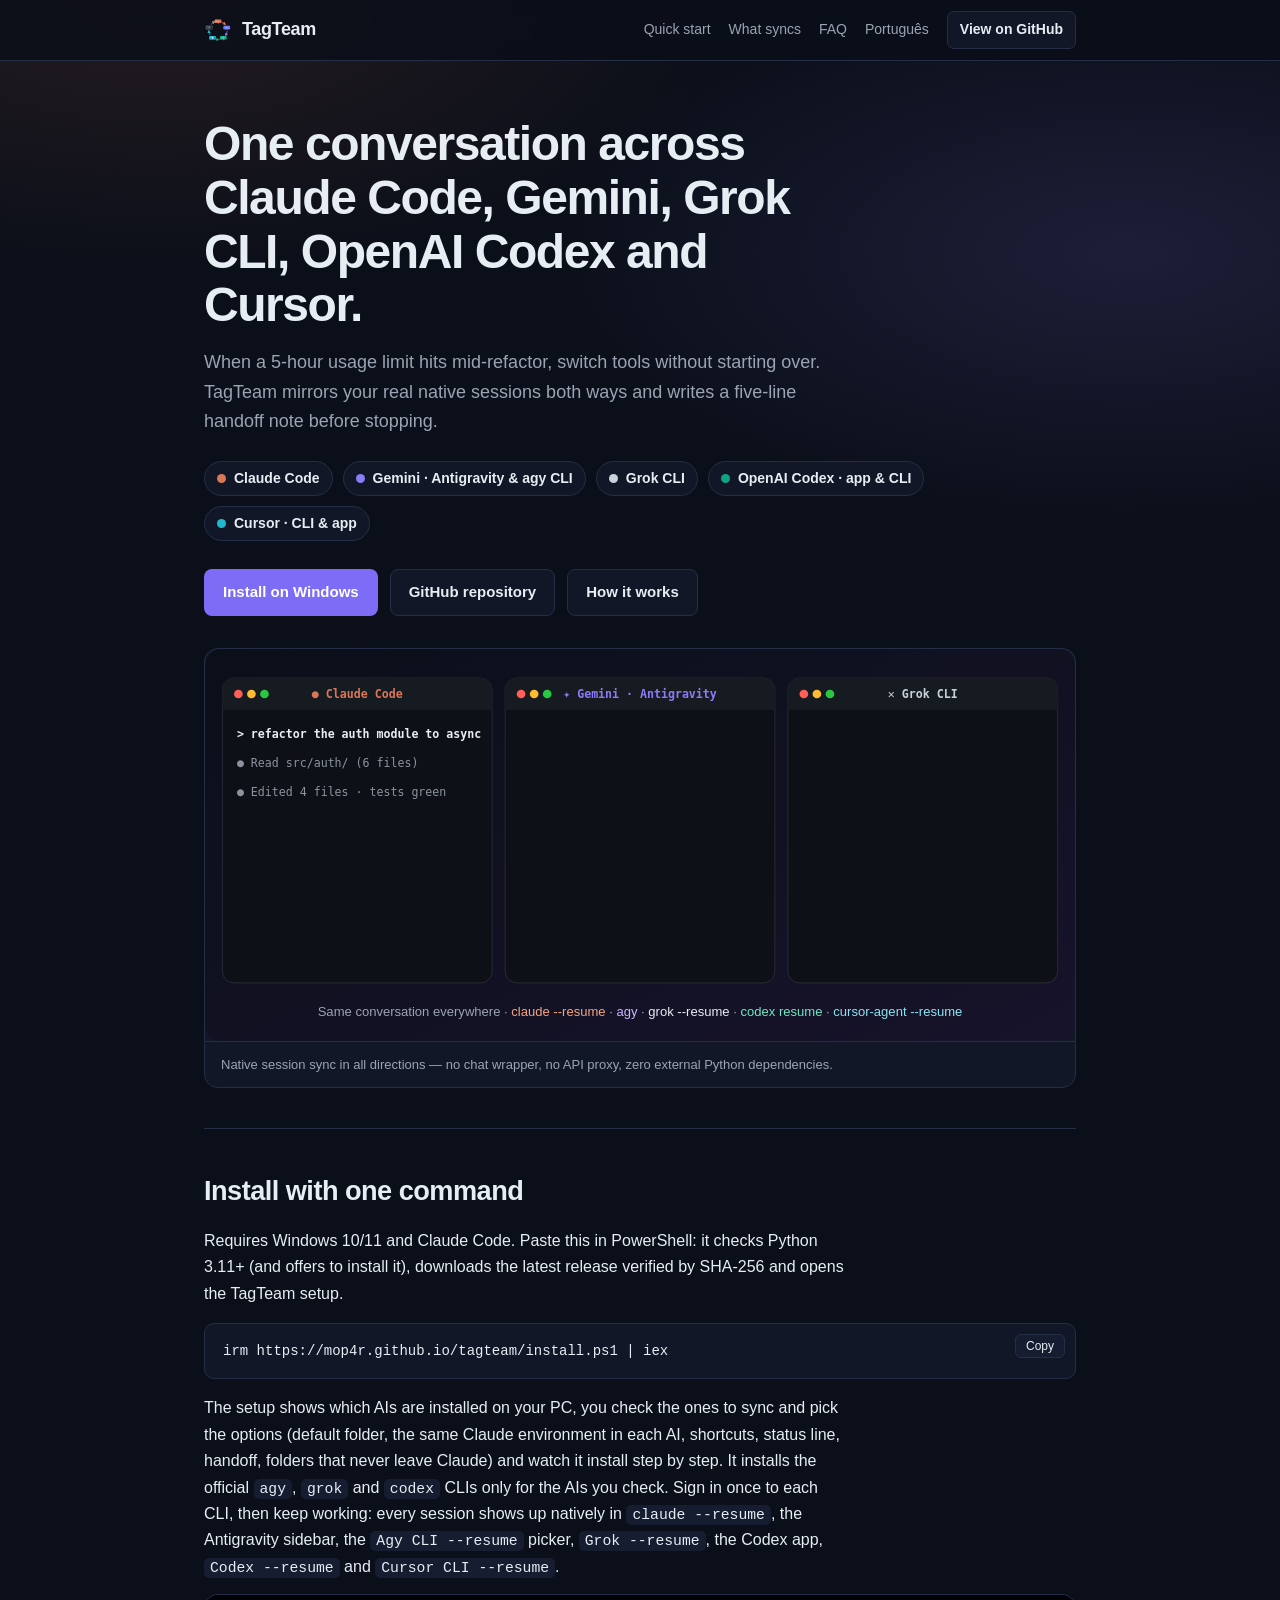
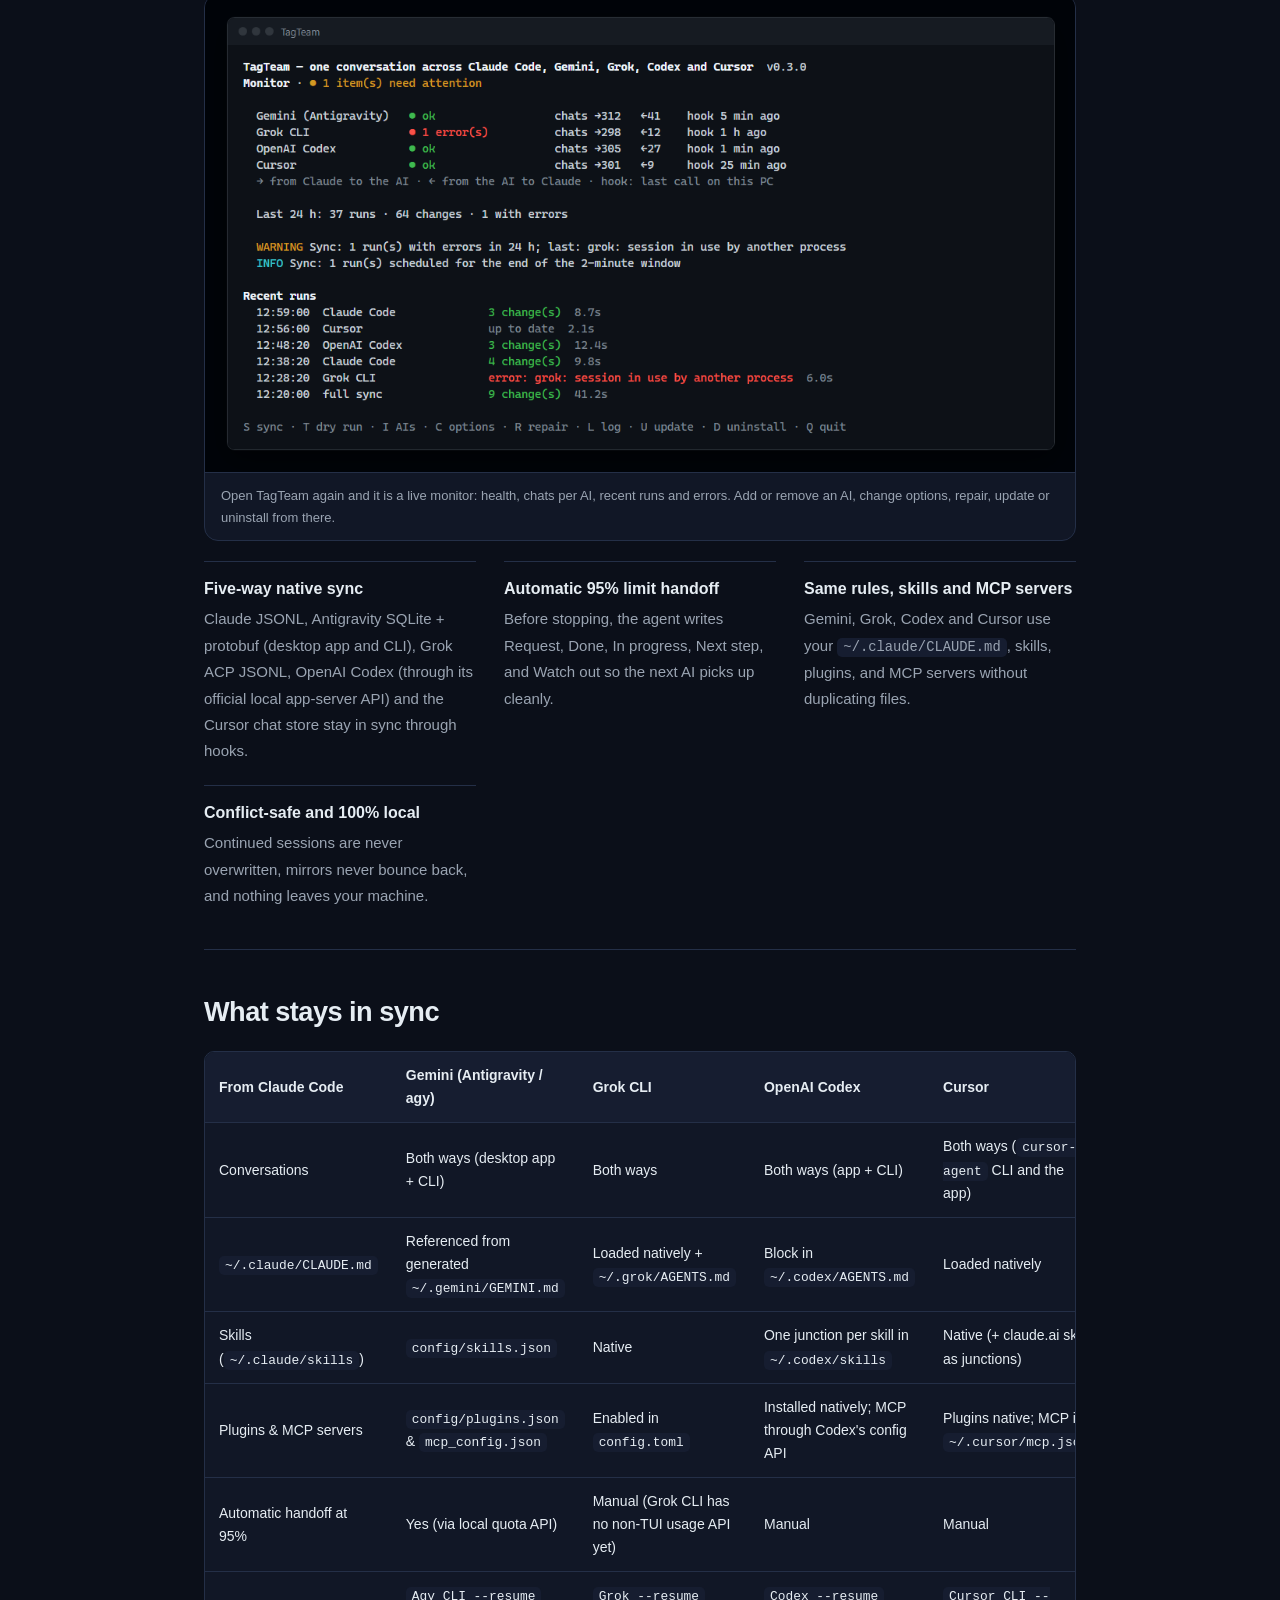
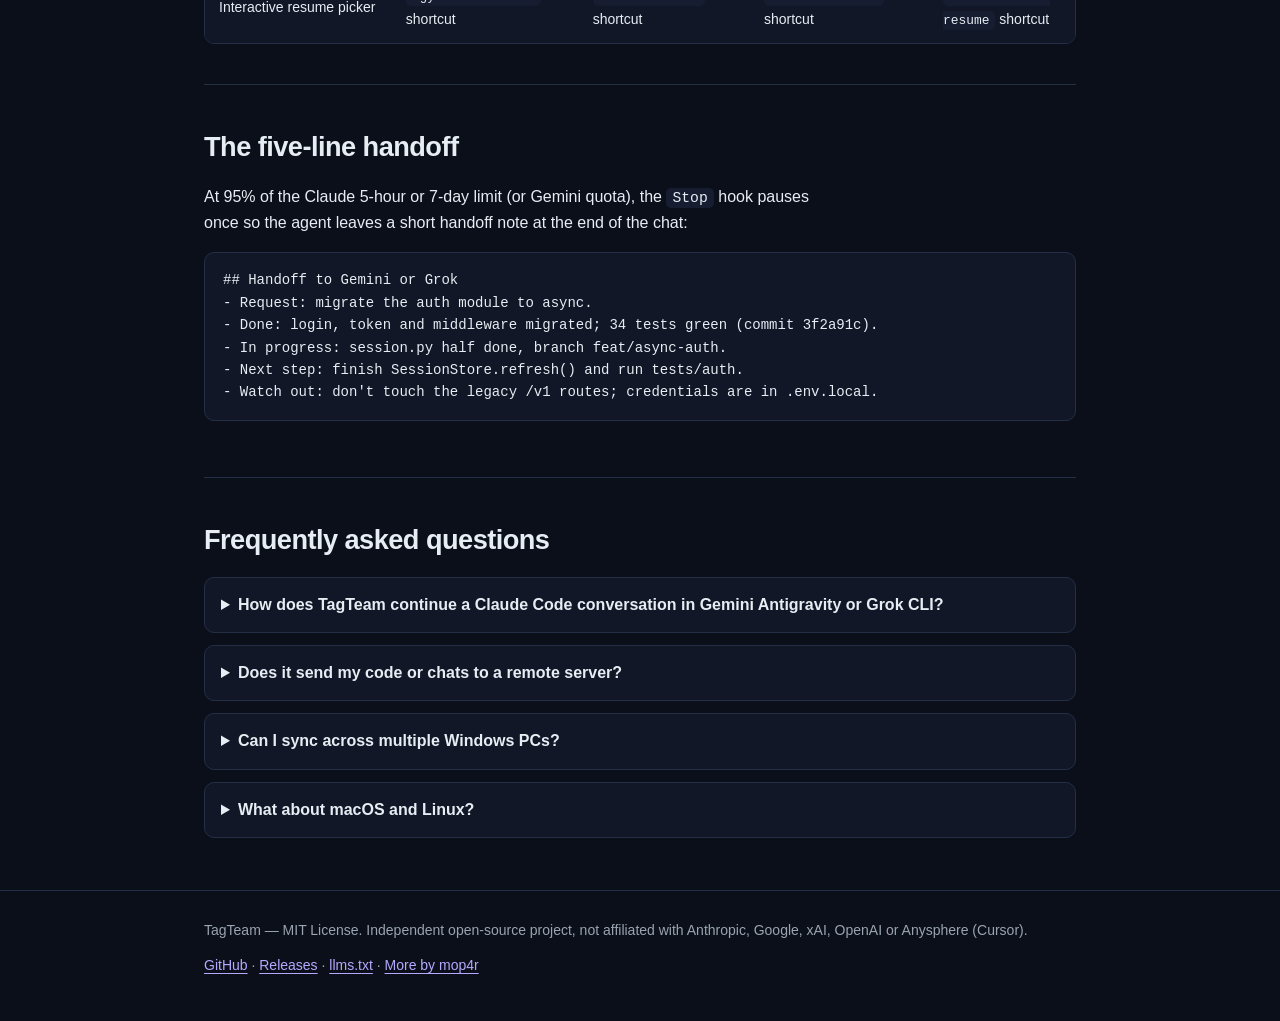
==== commit 1006f2c4: "v0.4.3" ====
--- a/docs/index.html
+++ b/docs/index.html
@@ -43,7 +43,7 @@
         "name": "TagTeam",
         "applicationCategory": "DeveloperApplication",
         "operatingSystem": "Windows 10, Windows 11",
-        "softwareVersion": "0.4.1",
+        "softwareVersion": "0.4.3",
         "license": "https://opensource.org/licenses/MIT",
         "url": "https://mop4r.github.io/tagteam/",
         "codeRepository": "https://github.com/mop4r/tagteam",
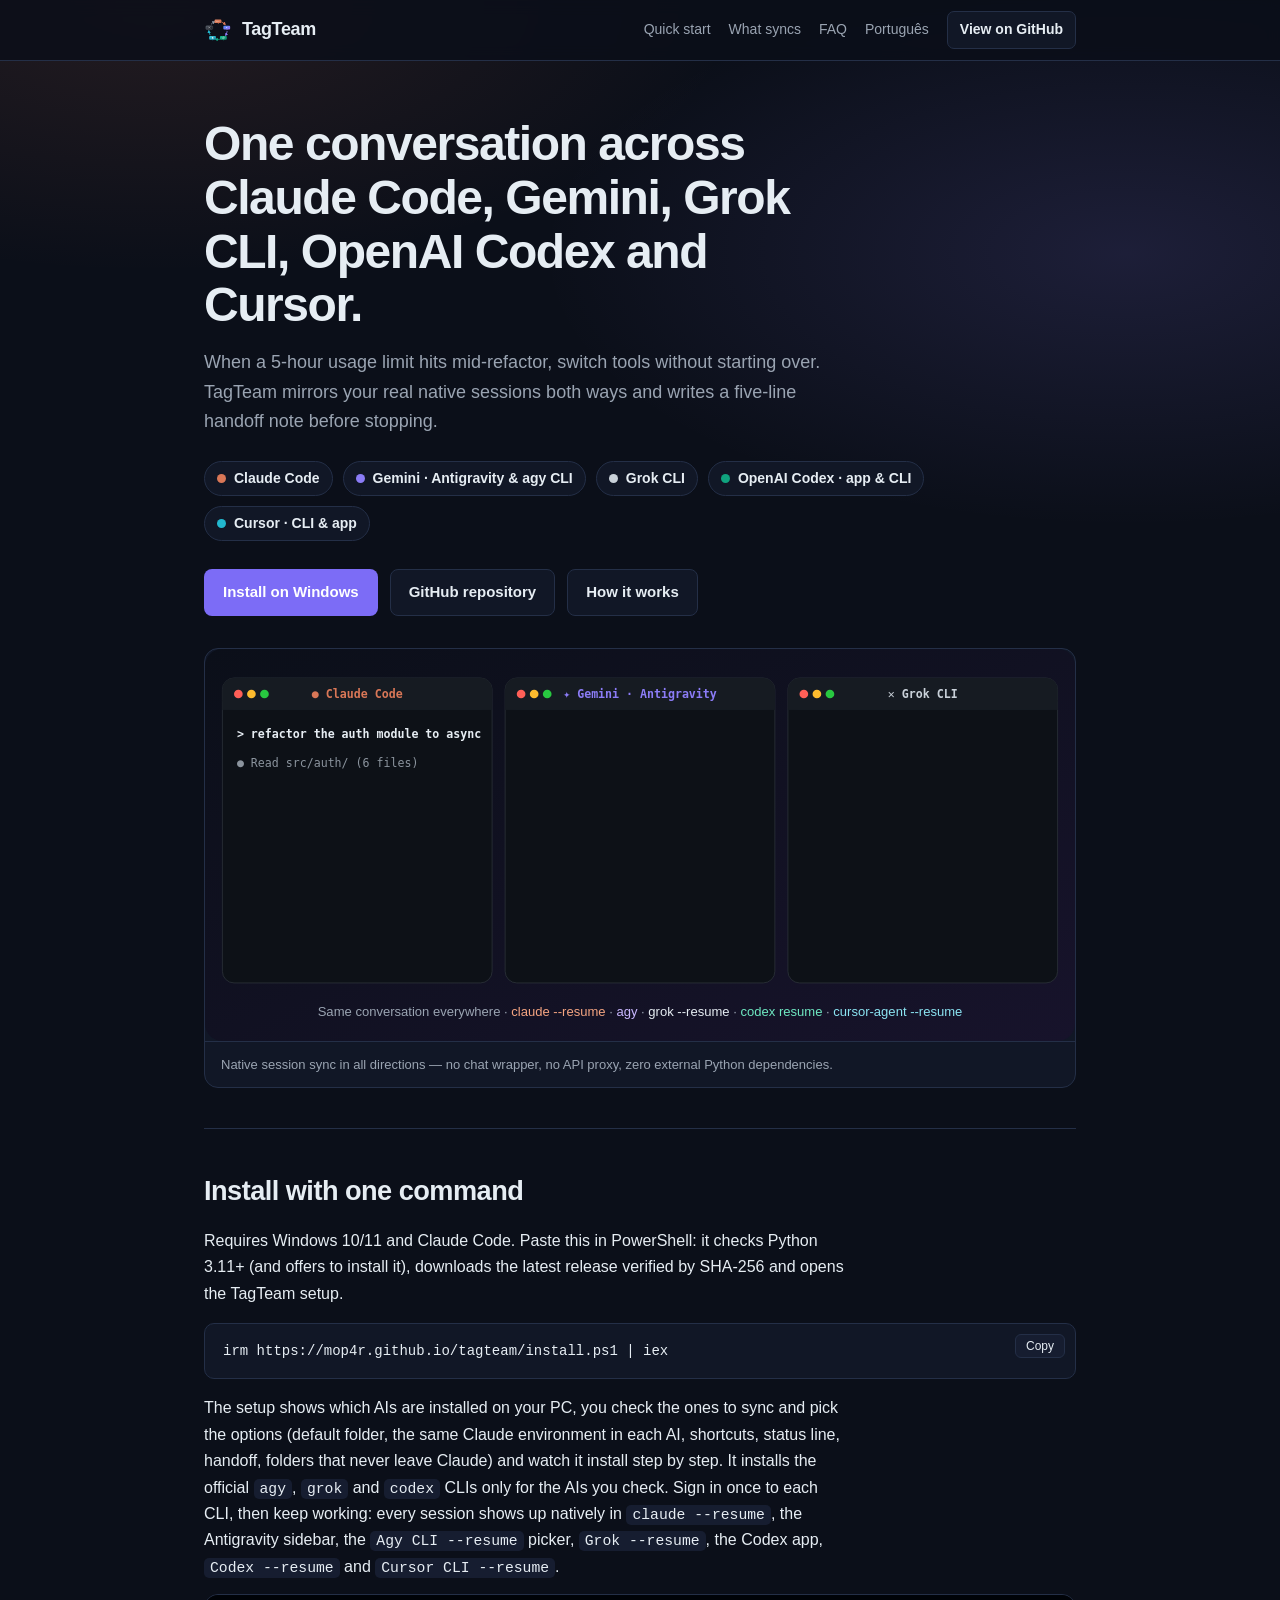
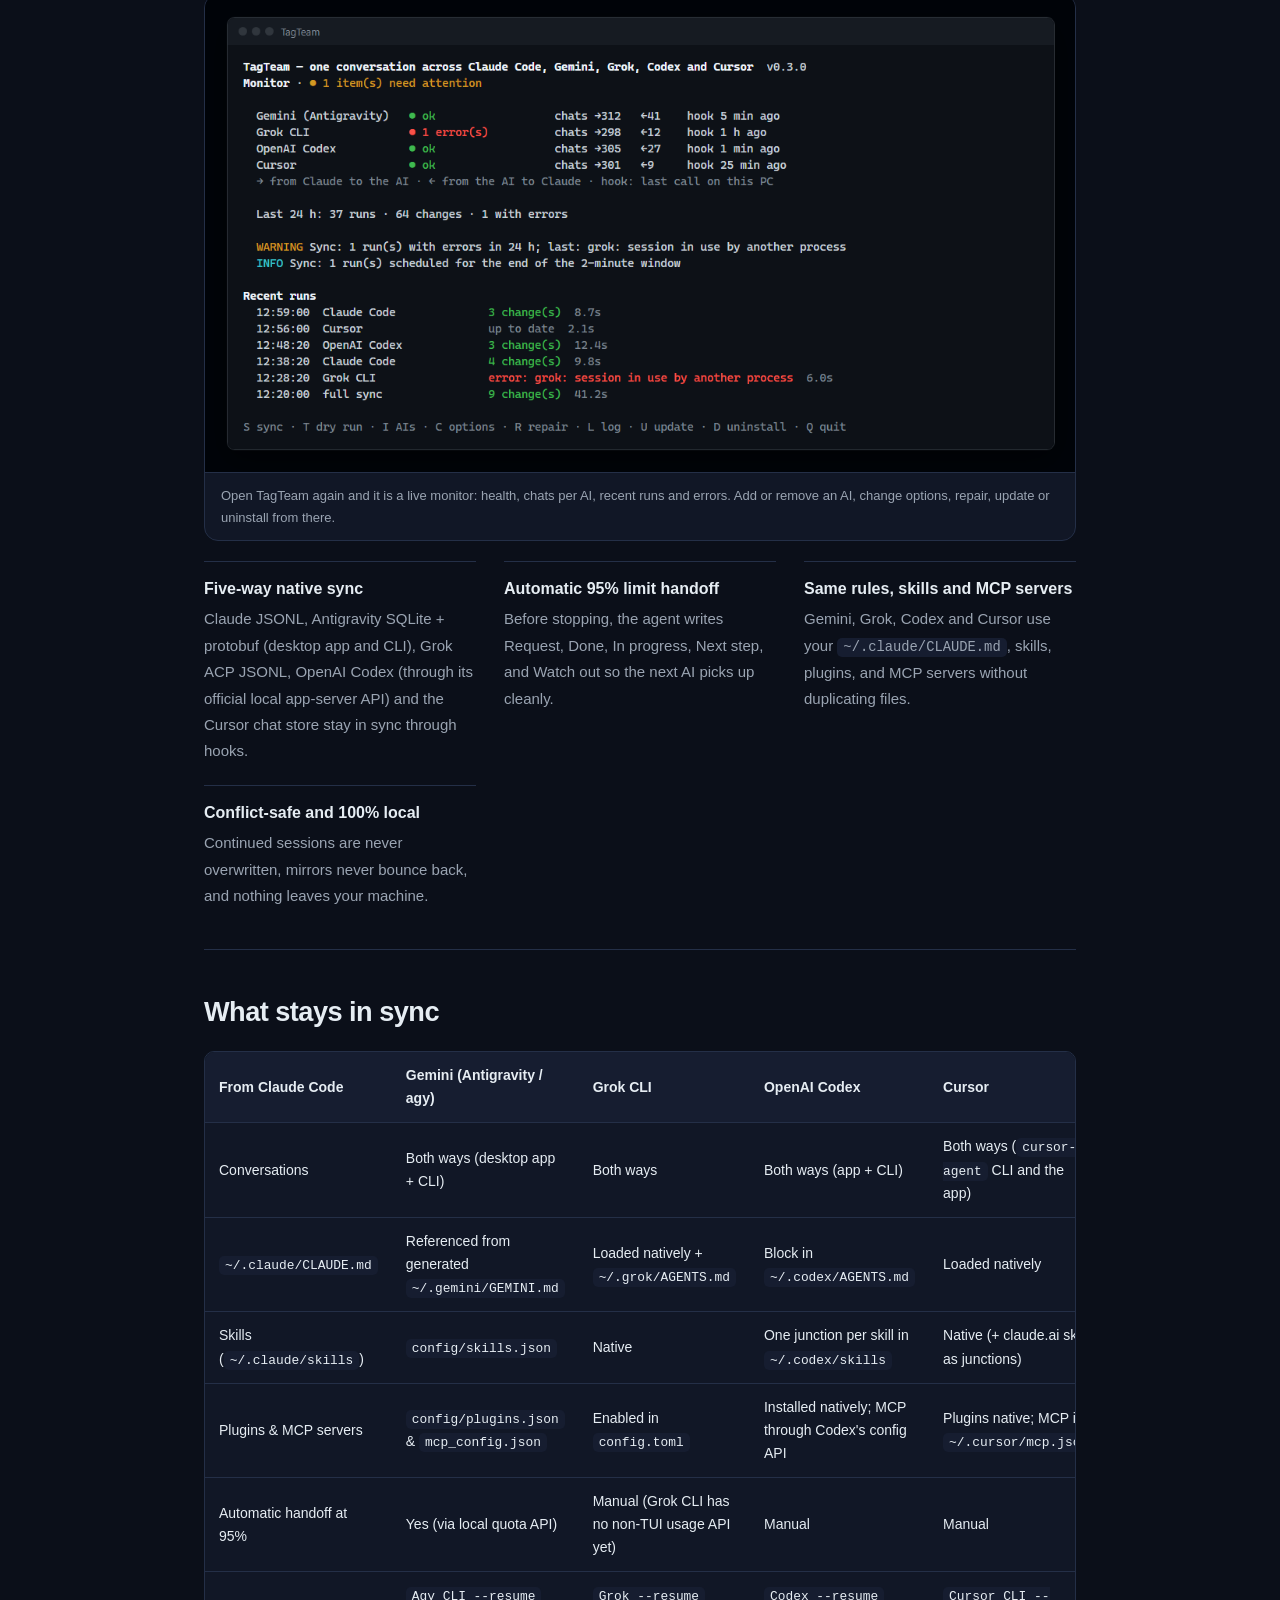
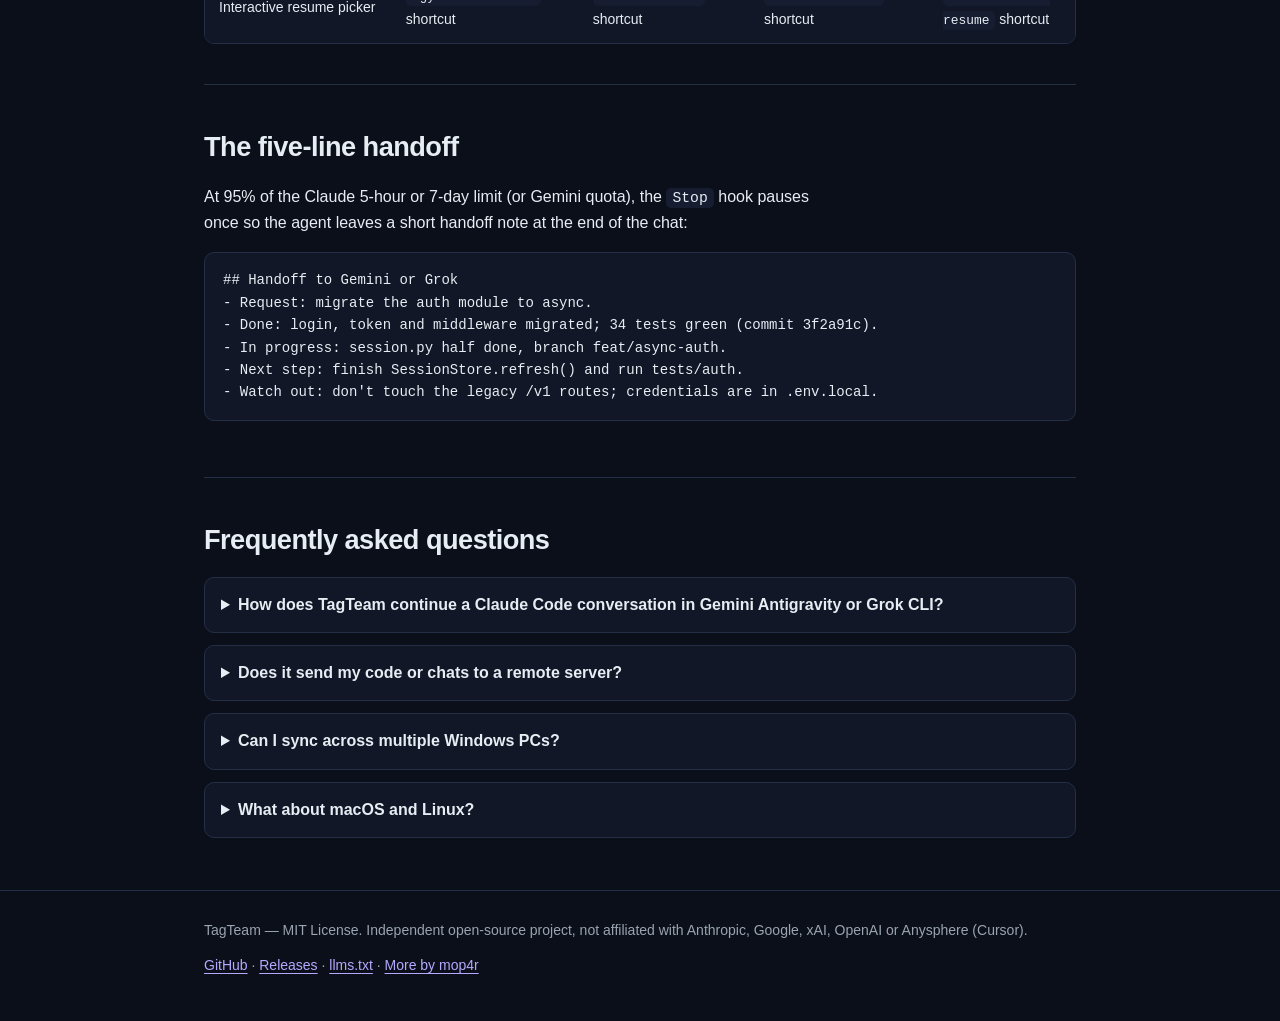
==== commit 61945e6c: "v0.5.0: single-lineage fast-forward sync across all 5 AIs with conflict-safe branch forks" ====
--- a/docs/index.html
+++ b/docs/index.html
@@ -4,7 +4,7 @@
   <meta charset="utf-8">
   <meta name="viewport" content="width=device-width, initial-scale=1">
   <title>TagTeam — Sync Claude Code, Gemini (Antigravity), Grok CLI, OpenAI Codex &amp; Cursor Conversations</title>
-  <meta name="description" content="Keep one coding conversation alive across Claude Code, Google Gemini (Antigravity app and agy CLI), Grok CLI and OpenAI Codex (app and CLI). Two-way native session sync, shared CLAUDE.md/skills/MCP, and automatic 95% usage-limit handoff.">
+  <meta name="description" content="Keep one coding conversation alive across Claude Code, Google Gemini (Antigravity app and agy CLI), Grok CLI, OpenAI Codex (app and CLI) and Cursor (CLI and app). Two-way native session sync, shared CLAUDE.md/skills/MCP, and automatic 95% usage-limit handoff.">
   <meta name="robots" content="index, follow">
   <meta name="google-site-verification" content="U5uMQXsDR6NnZyRHUvWsYW4ielVy_WCR8aLg48kAmsM">
   <!-- nosemgrep: html.security.audit.missing-integrity.missing-integrity (canonical/hreflang metadata only, not fetched subresources) -->
@@ -43,7 +43,7 @@
         "name": "TagTeam",
         "applicationCategory": "DeveloperApplication",
         "operatingSystem": "Windows 10, Windows 11",
-        "softwareVersion": "0.4.3",
+        "softwareVersion": "0.5.0",
         "license": "https://opensource.org/licenses/MIT",
         "url": "https://mop4r.github.io/tagteam/",
         "codeRepository": "https://github.com/mop4r/tagteam",
@@ -60,10 +60,10 @@
         "mainEntity": [
           {
             "@type": "Question",
-            "name": "How does TagTeam continue a Claude Code conversation in Gemini Antigravity or Grok CLI?",
+            "name": "How does TagTeam continue a Claude Code conversation in Gemini Antigravity, Grok CLI, OpenAI Codex or Cursor?",
             "acceptedAnswer": {
               "@type": "Answer",
-              "text": "Hooks in Claude Code, Antigravity and Grok CLI trigger TagTeam after replies to mirror sessions directly in each tool's native format (Claude JSONL, Antigravity SQLite + protobuf, Grok ACP JSONL), so claude --resume, agy, Antigravity and grok --resume all list the same conversations."
+              "text": "Hooks in Claude Code, Antigravity, Grok CLI, OpenAI Codex and Cursor trigger TagTeam after replies to mirror sessions directly in each tool's native format (Claude JSONL, Antigravity SQLite + protobuf, Grok ACP JSONL, Codex app-server and Cursor SQLite), so claude --resume, agy, Antigravity, grok --resume, codex resume, cursor-agent --resume and the Cursor app all list the same conversations."
             }
           },
           {
@@ -79,7 +79,7 @@
             "name": "Does TagTeam send conversations to an external server or proxy?",
             "acceptedAnswer": {
               "@type": "Answer",
-              "text": "No. TagTeam runs 100% locally with Python standard library file I/O and Antigravity's local language server. There is no telemetry, no remote server, and no API key required."
+              "text": "No. TagTeam runs 100% locally with Python standard library file I/O and the local servers of Antigravity and Codex. There is no telemetry, no remote server, and no API key required."
             }
           }
         ]
